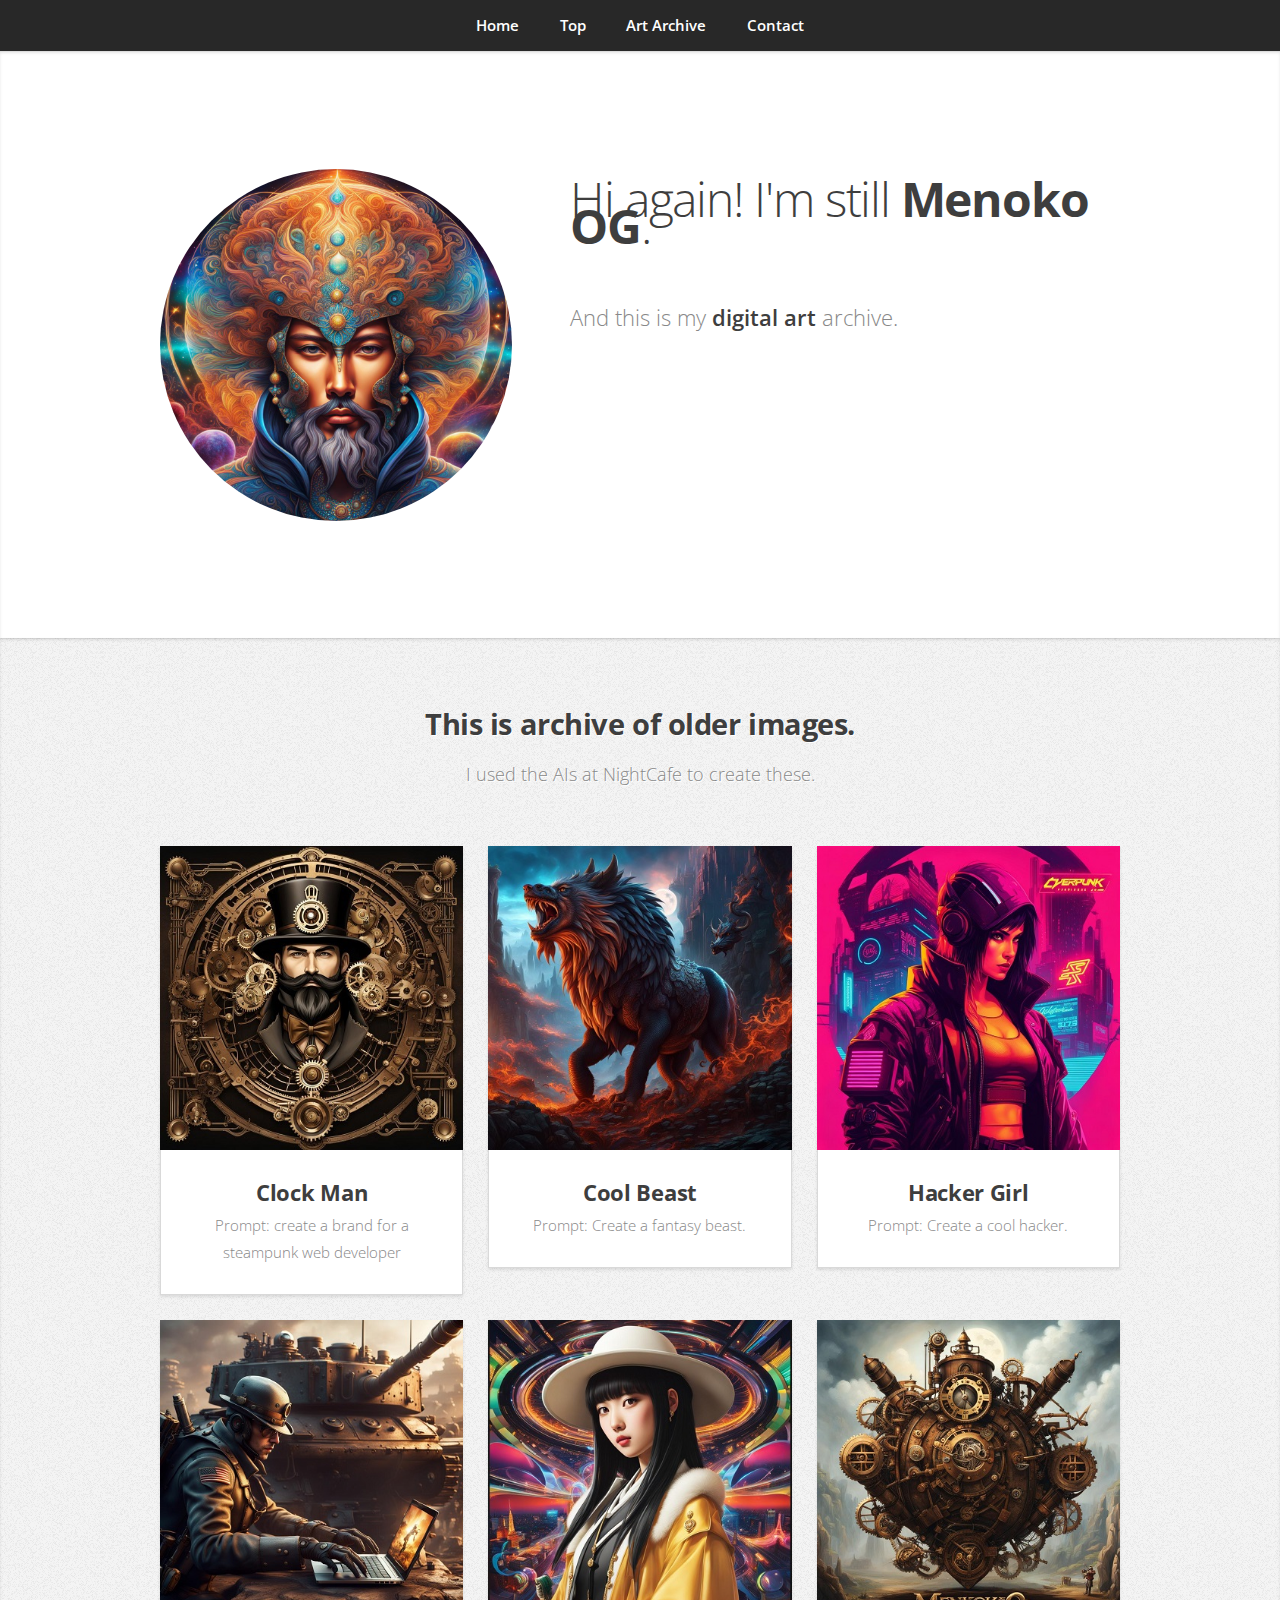
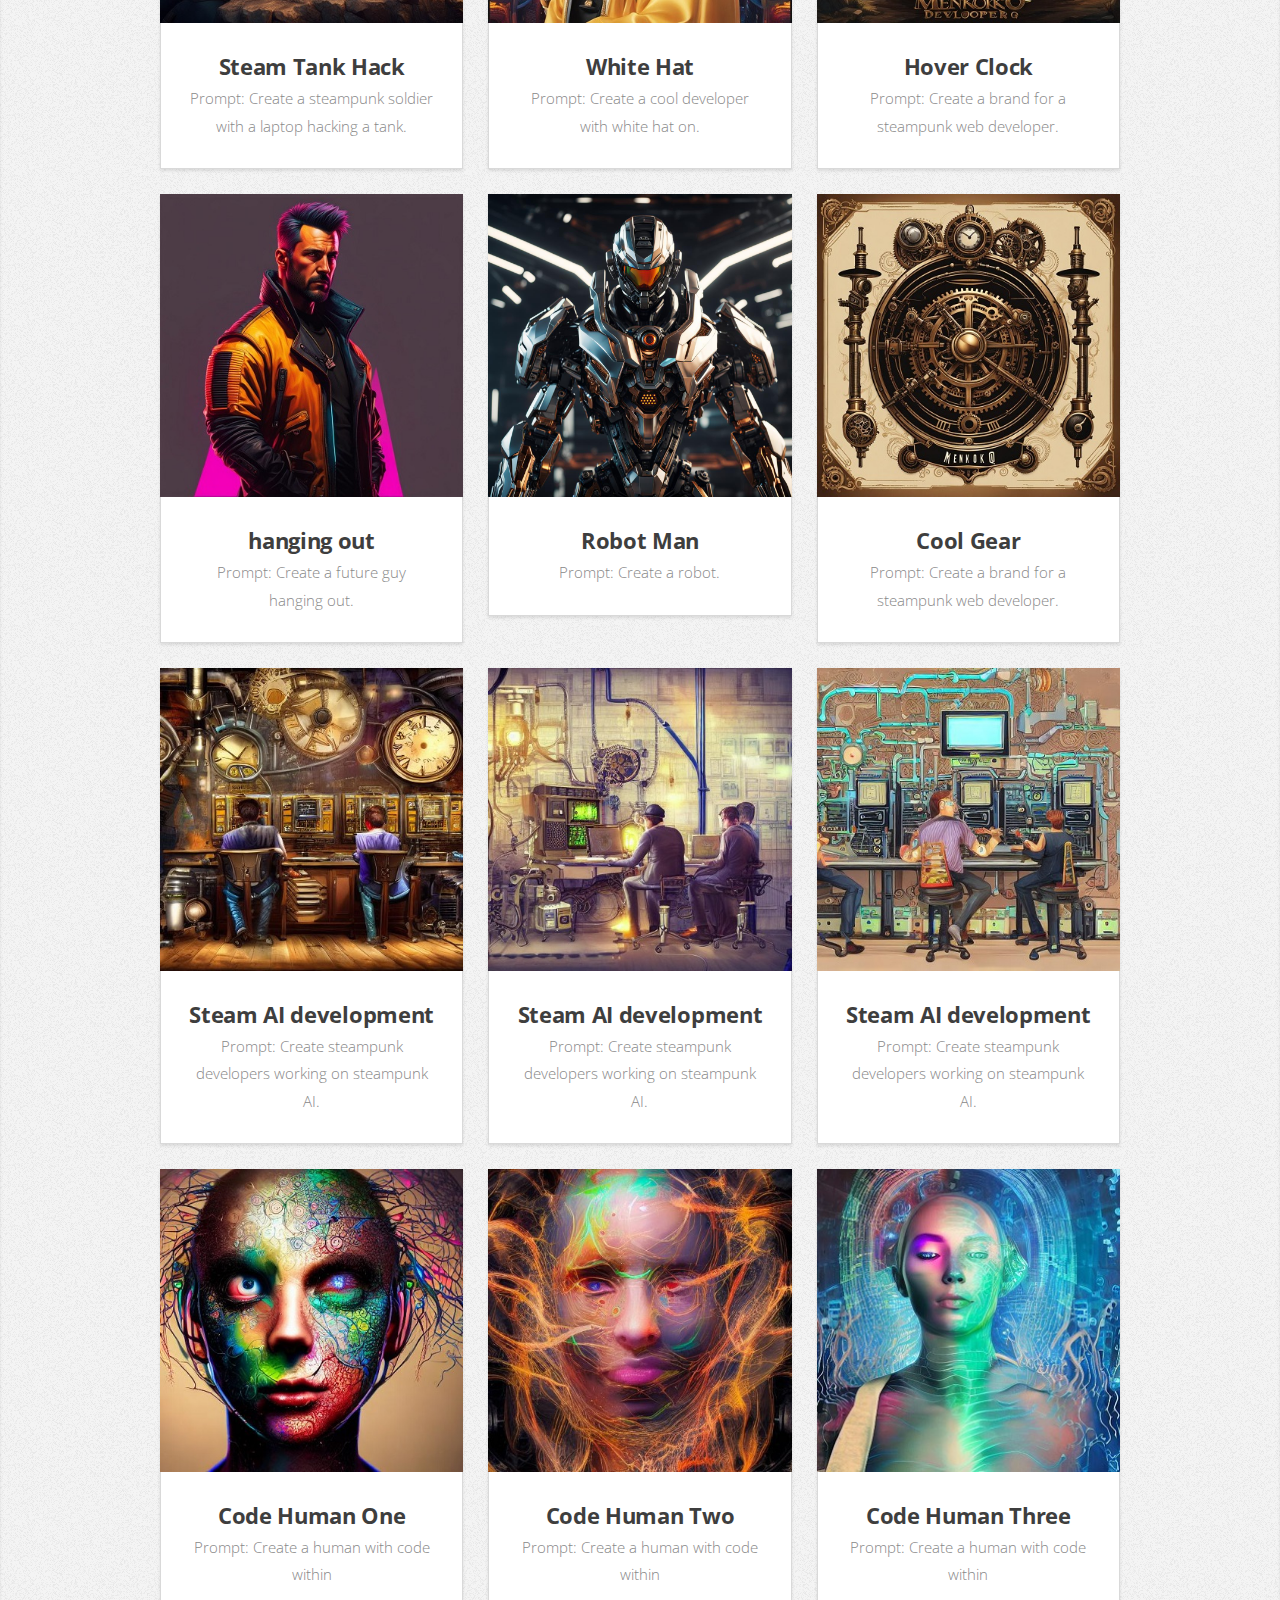
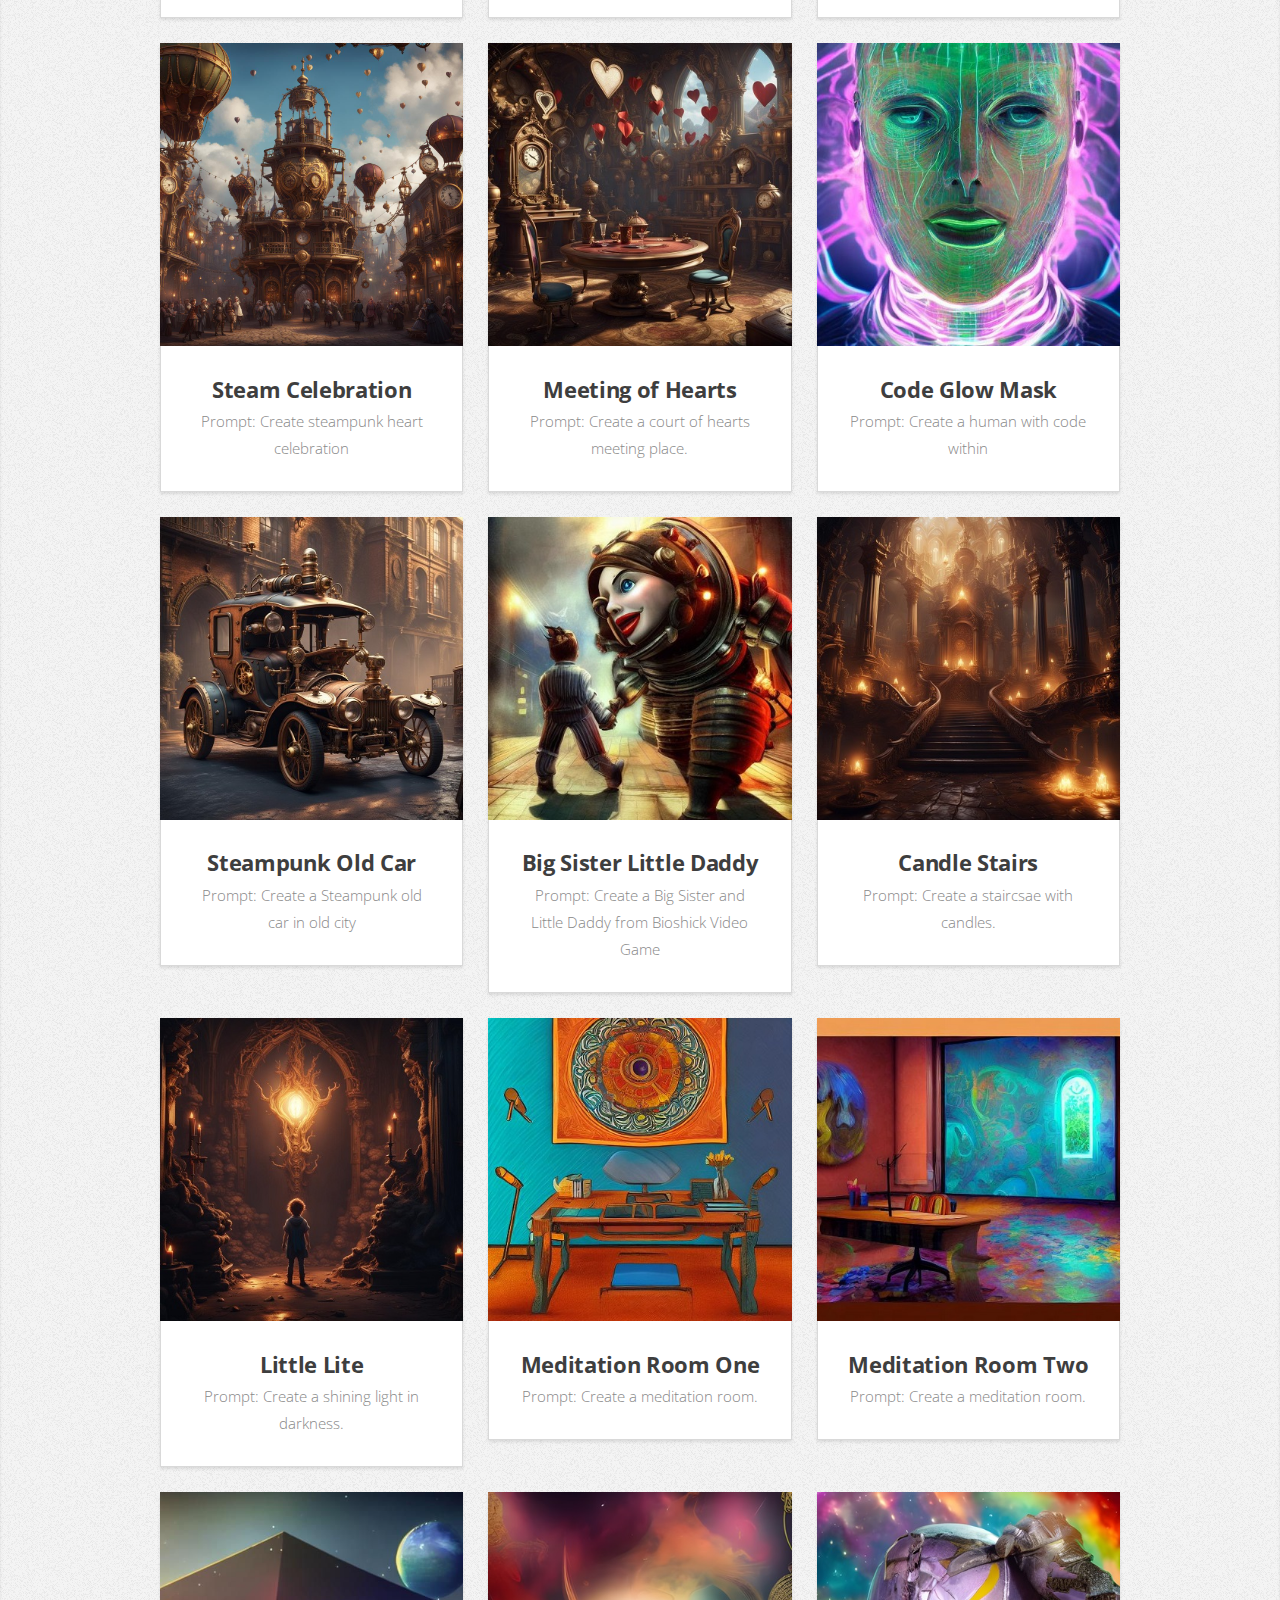
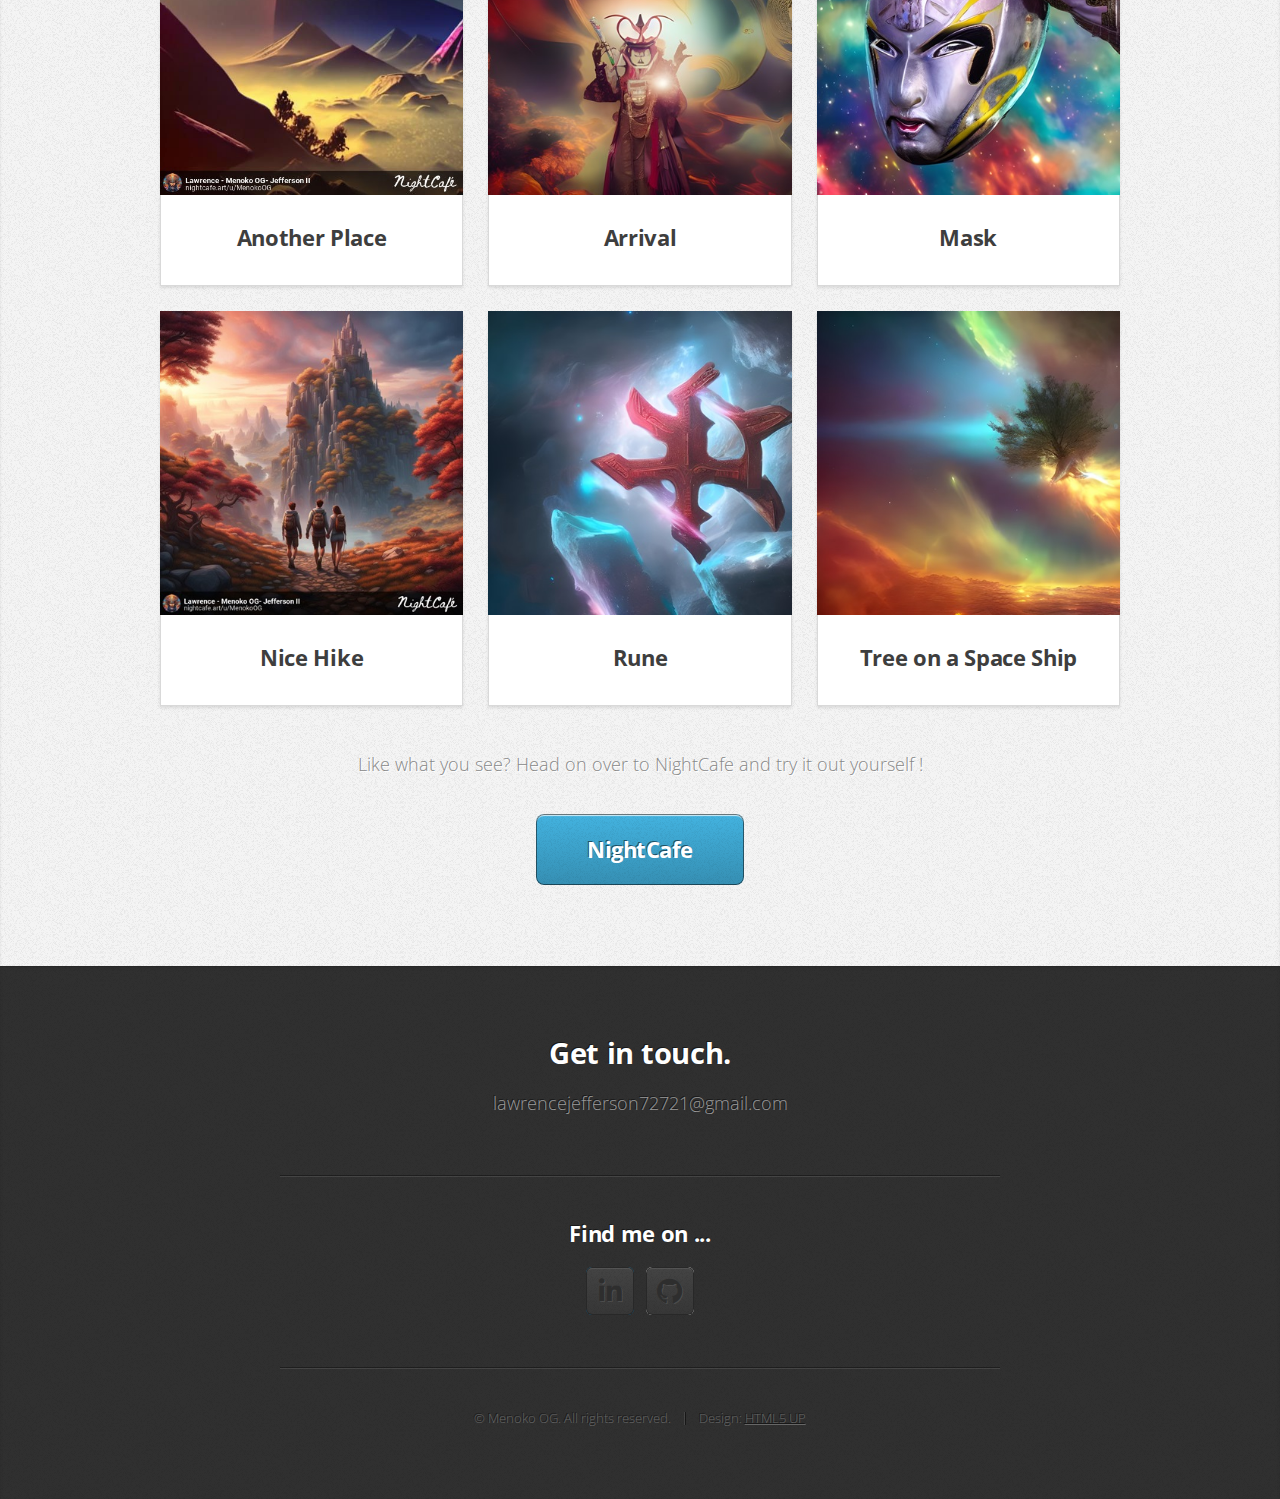
==== archive.html @ 234d6246 "First commit: LJ, Menoko OG, 3-17-24" ====
<!DOCTYPE HTML>
<!--
	Miniport by HTML5 UP
	html5up.net | @ajlkn
	Free for personal and commercial use under the CCA 3.0 license (html5up.net/license)
-->
<html>
	<head>
		<title>Menoko AI Art Archive</title>
		<meta charset="utf-8" />
		<meta name="viewport" content="width=device-width, initial-scale=1, user-scalable=no" />
		<link rel="apple-touch-icon" sizes="180x180" href="./assets/favicon_io/apple-touch-icon.png">
<link rel="icon" type="image/png" sizes="32x32" href="./assets/favicon_io/favicon-32x32.png">
<link rel="icon" type="image/png" sizes="16x16" href="./assets/favicon_io/favicon-16x16.png">
<link rel="manifest" href="./assets/favicon_io/site.webmanifest">
		<link rel="stylesheet" href="assets/css/main.css" />
	</head>
	<body class="is-preload">

		<!-- Nav -->
			<nav id="nav">
				<ul class="container">
					<li><a href="./index.html">Home</a></li>
					<li><a href="#top">Top</a></li>
					<!-- <li><a href="#work">Work</a></li> -->
					<li><a href="#portfolio">Art Archive</a></li>
					<li><a href="#contact">Contact</a></li>
				</ul>
			</nav>

		<!-- Home -->
			<article id="top" class="wrapper style1">
				<div class="container">
					<div class="row">
						<div class="col-4 col-5-large col-12-medium">
							<span class="image fit"><img src="images/pretty_man.jpg" alt="" /></span>
						</div>
						<div class="col-8 col-7-large col-12-medium">
							<header>
								<h1>Hi again! I'm still <strong>Menoko OG</strong>.</h1>
							</header>
							<p>And this is my <strong> digital art </strong> archive.  </p>
							<!-- <a href="https://www.linkedin.com/in/lawrence-jefferson-ii-46497075" class="button large scrolly"  target="_blank">My LinkedIn if interested</a> -->
						</div>
					</div>
				</div>
			</article>

		<!-- Portfolio -->
			<article id="portfolio" class="wrapper style3">
				<div class="container">
					<header>
						<h2>This is archive of older images.</h2>
						<p>I used the AIs at NightCafe to create these.  </p>
					</header>
					<div class="row">
						<div class="col-4 col-6-medium col-12-small">
							<article class="box style2">
								<a href="./images/clock_man.jpg" class="image featured"><img src="images/clock_man.jpg" alt="picture of a clock work guy" /></a>
								<h3><a href="./images/clock_man.jpg">Clock Man</a></h3>
								<p>Prompt: create a brand for a steampunk web developer</p>
							</article>
						</div>
						<div class="col-4 col-6-medium col-12-small">
							<article class="box style2">
								<a href="./images/cool_beast.jpg" class="image featured"><img src="images/cool_beast.jpg" alt="picture of a fantasy beast" /></a>
								<h3><a href="./images/cool_beast.jpg">Cool Beast</a></h3>
								<p>Prompt: Create a fantasy beast.</p>
							</article>
						</div>
						<div class="col-4 col-6-medium col-12-small">
							<article class="box style2">
								<a href="./images/hacker_girl.jpg" class="image featured"><img src="images/hacker_girl.jpg" alt="picture of neon female computer hacker" /></a>
								<h3><a href="./images/hacker_girl.jpg">Hacker Girl</a></h3>
								<p>Prompt: Create a cool hacker.</p>
							</article>
						</div>
						<div class="col-4 col-6-medium col-12-small">
							<article class="box style2">
								<a href="./images/steam_tank_hack.jpg" class="image featured"><img src="images/steam_tank_hack.jpg" alt="steampunk guy and tank" /></a>
								<h3><a href="./images/steam_tank_hack.jpg">Steam Tank Hack</a></h3>
								<p>Prompt: Create a steampunk soldier with a laptop hacking a tank.</p>
							</article>
						</div>
						<div class="col-4 col-6-medium col-12-small">
							<article class="box style2">
								<a href="./images/white_hat.jpg" class="image featured"><img src="images/white_hat.jpg" alt="female with white hat on" /></a>
								<h3><a href="./images/white_hat.jpg">White Hat</a></h3>
								<p>Prompt: Create a cool developer with white hat on.</p>
							</article>
						</div>
						<div class="col-4 col-6-medium col-12-small">
							<article class="box style2">
								<a href="./images/hover_clock.jpg" class="image featured"><img src="images/hover_clock.jpg" alt="" /></a>
								<h3><a href="./images/hover_clock.jpg">Hover Clock</a></h3>
								<p>Prompt: Create a brand for a steampunk web developer.</p>
							</article>							
						</div>
						<div class="col-4 col-6-medium col-12-small">
							<article class="box style2">
								<a href="./images/hanging_out.jpg" class="image featured"><img src="images/hanging_out.jpg" alt="" /></a>
								<h3><a href="./images/hanging_out.jpg">hanging out</a></h3>
								<p>Prompt: Create a future guy hanging out.</p>
							</article>
						</div>
						<div class="col-4 col-6-medium col-12-small">
							<article class="box style2">
								<a href="./images/robot_man.jpg" class="image featured"><img src="images/robot_man.jpg" alt="" /></a>
								<h3><a href="./images/robot_man.jpg">Robot Man</a></h3>
								<p>Prompt: Create a robot.</p>
							</article>
						</div>
						<div class="col-4 col-6-medium col-12-small">
							<article class="box style2">
								<a href="./images/cool_gear.jpg" class="image featured"><img src="images/cool_gear.jpg" alt="" /></a>
								<h3><a href="./images/cool_gear.jpg">Cool Gear</a></h3>
								<p>Prompt: Create a brand for a steampunk web developer.</p>
							</article>
						</div>
						<div class="col-4 col-6-medium col-12-small">
							<article class="box style2">
								<a href="./images/steam_dev.jpg" class="image featured"><img src="images/steam_dev.jpg" alt="" /></a>
								<h3><a href="./images//steam_dev.jpg">Steam AI development</a></h3>
								<p>Prompt: Create steampunk developers working on steampunk AI.</p>
							</article>
						</div>
						<div class="col-4 col-6-medium col-12-small">
							<article class="box style2">
								<a href="./images/steam_dev3.jpg" class="image featured"><img src="images/steam_dev3.jpg" alt="" /></a>
								<h3><a href="./images/steam_dev3.jpg">Steam AI development</a></h3>
								<p>Prompt: Create steampunk developers working on steampunk AI.</p>
							</article>
						</div>
						<div class="col-4 col-6-medium col-12-small">
							<article class="box style2">
								<a href="./images/steam_dev2.jpg" class="image featured"><img src="images/steam_dev2.jpg" alt="" /></a>
								<h3><a href="./images/steam_dev2.jpg">Steam AI development</a></h3>
								<p>Prompt: Create steampunk developers working on steampunk AI.</p>
							</article>
						</div>
						<div class="col-4 col-6-medium col-12-small">
							<article class="box style2">
								<a href="./images/archive_jan_21/code_human3.jpg" class="image featured"><img src="./images/archive_jan_21/code_human3.jpg" alt="picture of a clock work guy" /></a>
								<h3><a href="./images/archive_jan_21/code_human3.jpg">Code Human One</a></h3>
								<p>Prompt: Create a human with code within</p>
							</article>
						</div>
						<div class="col-4 col-6-medium col-12-small">
							<article class="box style2">
								<a href="./images/archive_jan_21/code_human1.jpg" class="image featured"><img src="./images/archive_jan_21/code_human1.jpg" alt="picture of a fantasy beast" /></a>
								<h3><a href="./images/archive_jan_21/code_human1.jpg">Code Human Two</a></h3>
								<p>Prompt: Create a human with code within</p>
							</article>
						</div>
						<div class="col-4 col-6-medium col-12-small">
							<article class="box style2">
								<a href="./images/archive_jan_21/code_human.jpg" class="image featured"><img src="./images/archive_jan_21/code_human.jpg" alt="picture of neon female computer hacker" /></a>
								<h3><a href="./images/archive_jan_21/code_human.jpg">Code Human Three</a></h3>
								<p>Prompt: Create a human with code within</p>
							</article>
						</div>
						<div class="col-4 col-6-medium col-12-small">
							<article class="box style2">
								<a href="./images/archive_jan_21/celebration_steam.jpg" class="image featured"><img src="./images/archive_jan_21/celebration_steam.jpg" alt="steampunk guy and tank" /></a>
								<h3><a href="./images/archive_jan_21/celebration_steam.jpg">Steam Celebration</a></h3>
								<p>Prompt: Create steampunk heart celebration</p>
							</article>
						</div>
						<div class="col-4 col-6-medium col-12-small">
							<article class="box style2">
								<a href="./images/archive_jan_21/hearts_office.jpg" class="image featured"><img src="./images/archive_jan_21/hearts_office.jpg" alt="female with white hat on" /></a>
								<h3><a href="./images/archive_jan_21/hearts_office.jpg">Meeting of Hearts</a></h3>
								<p>Prompt: Create a court of hearts meeting place.</p>
							</article>
						</div>
						<div class="col-4 col-6-medium col-12-small">
							<article class="box style2">
								<a href="./images/archive_jan_21/code_human2.jpg" class="image featured"><img src="./images/archive_jan_21/code_human2.jpg" alt="" /></a>
								<h3><a href="./images/archive_jan_21/code_human2.jpg">Code Glow Mask</a></h3>
								<p>Prompt: Create a human with code within</p>
							</article>							
						</div>
						<div class="col-4 col-6-medium col-12-small">
							<article class="box style2">
								<a href="./images/new_images/steampunk_old_car.jpg" class="image featured"><img src="./images/new_images/steampunk_old_car.jpg" alt="picture of a steampunk car" /></a>
								<h3><a href="./images/new_images/steampunk_old_car.jpg">Steampunk Old Car</a></h3>
								<p>Prompt: Create a Steampunk old car in old city</p>
							</article>
						</div>
						<div class="col-4 col-6-medium col-12-small">
							<article class="box style2">
								<a href="./images/new_images/bioshock_little_big.jpg" class="image featured"><img src="./images/new_images/bioshock_little_big.jpg" alt="picture of a Big Sister and Little Daddy from Bioshick Video Game" /></a>
								<h3><a href="./images/new_images/bioshock_little_big.jpg">Big Sister Little Daddy</a></h3>
								<p>Prompt: Create a Big Sister and Little Daddy from Bioshick Video Game</p>
							</article>
						</div>
						<div class="col-4 col-6-medium col-12-small">
							<article class="box style2">
								<a href="./images/new_images/Candles_stairs.jpg" class="image featured"><img src="./images/new_images/Candles_stairs.jpg" alt="picture of a staircsae with candles" /></a>
								<h3><a href="./images/new_images/Candles_stairs.jpg">Candle Stairs</a></h3>
								<p>Prompt: Create a staircsae with candles. </p>
							</article>
						</div>
						<div class="col-4 col-6-medium col-12-small">
							<article class="box style2">
								<a href="./images/new_images/Little Lite.jpg" class="image featured"><img src="./images/new_images/Little Lite.jpg" alt="a shining light in darkness" /></a>
								<h3><a href="./images/new_images/Little Lite.jpg">Little Lite</a></h3>
								<p>Prompt: Create a shining light in darkness.</p>
							</article>
						</div>
						<div class="col-4 col-6-medium col-12-small">
							<article class="box style2">
								<a href="./images/new_images/Meditation_room_3.jpg" class="image featured"><img src="./images/new_images/Meditation_room_3.jpg" alt="a meditation room." /></a>
								<h3><a href="./images/new_images/Meditation_room_3.jpg">Meditation Room One</a></h3>
								<p>Prompt: Create a meditation room.</p>
							</article>
						</div>
						<div class="col-4 col-6-medium col-12-small">
							<article class="box style2">
								<a href="./images/new_images/Meditation_room_1.jpg" class="image featured"><img src="./images/new_images/Meditation_room_1.jpg" alt="a meditation room." /></a>
								<h3><a href="./images/new_images/Meditation_room_1.jpg">Meditation Room Two</a></h3>
								<p>Prompt: Create a meditation room.</p>
							</article>							
						</div>
						<div class="col-4 col-6-medium col-12-small">
							<article class="box style2">
								<a href="./images/added_feb9/another_place.jpg" class="image featured"><img src="./images/added_feb9/another_place.jpg" alt="picture of another planet with pyramid and space scene" /></a>
								<h3><a href="./images/added_feb9/another_place.jpg">Another Place</a></h3>
								<!-- <p>Prompt: Create a view from planet in space</p> -->
							</article>
						</div>
						<div class="col-4 col-6-medium col-12-small">
							<article class="box style2">
								<a href="./images/added_feb9/arrival.jpg" class="image featured"><img src="./images/added_feb9/arrival.jpg" alt="a japanese shogun is cosmos" /></a>
								<h3><a href="./images/added_feb9/arrival.jpg">Arrival</a></h3>
								<!-- <p>Prompt: Create shogun in cosmos.</p> -->
							</article>
						</div>
						<div class="col-4 col-6-medium col-12-small">
							<article class="box style2">
								<a href="./images/added_feb9/Mask.jpg" class="image featured"><img src="./images/added_feb9/Mask.jpg" alt="picture of a metal mask" /></a>
								<h3><a href="./images/added_feb9/Mask.jpg">Mask</a></h3>
								<!-- <p>Prompt: Create a metal mask. </p> -->
							</article>
						</div>
						<div class="col-4 col-6-medium col-12-small">
							<article class="box style2">
								<a href="./images/added_feb9/nice_hike.jpg" class="image featured"><img src="./images/added_feb9/nice_hike.jpg" alt="Man and Woman hiking wiht freind in fantasy place." /></a>
								<h3><a href="./images/added_feb9/nice_hike.jpg">Nice Hike</a></h3>
								<!-- <p>Prompt: Man and Woman hiking with freind in fantasy place.</p> -->
							</article>
						</div>
						<div class="col-4 col-6-medium col-12-small">
							<article class="box style2">
								<a href="./images/added_feb9/Rune.jpg" class="image featured"><img src="./images/added_feb9/Rune.jpg" alt="A rune in cosmos." /></a>
								<h3><a href="./images/added_feb9/Rune.jpg">Rune</a></h3>
								<!-- <p>Prompt: A rune in cosmos.</p> -->
							</article>
						</div>
						<div class="col-4 col-6-medium col-12-small">
							<article class="box style2">
								<a href="./images/added_feb9/treeonaspaceship.jpg" class="image featured"><img src="./images/added_feb9/treeonaspaceship.jpg" alt="Plant a tree on a space ship." /></a>
								<h3><a href="./images/added_feb9/treeonaspaceship.jpg">Tree on a Space Ship</a></h3>
								<!-- <p>Prompt: Plant a tree on a space ship.</p> -->
							</article>							
						</div>
						
						
					</div>
					</div>
					<footer>
						<p>Like what you see? Head on over to NightCafe and try it out yourself !</p>
						<a href="https://creator.nightcafe.studio/" class="button large scrolly"  target="_blank">NightCafe</a>
					</footer>
				</div>
			</article>

		<!-- Contact -->
			<article id="contact" class="wrapper style4">
				<div class="container medium">
					<header>
						<h2>Get in touch.</h2>
						<p>lawrencejefferson72721@gmail.com</p>
					</header>
					<!-- <div class="row">
						<div class="col-12">
							<form method="post" action="#">
								<div class="row">
									<div class="col-6 col-12-small">
										<input type="text" name="name" id="name" placeholder="Name" />
									</div>
									<div class="col-6 col-12-small">
										<input type="text" name="email" id="email" placeholder="Email" />
									</div>
									<div class="col-12">
										<input type="text" name="subject" id="subject" placeholder="Subject" />
									</div>
									<div class="col-12">
										<textarea name="message" id="message" placeholder="Message"></textarea>
									</div>
									<div class="col-12">
										<ul class="actions">
											<li><input type="submit" value="Send Message" /></li>
											<li><input type="reset" value="Clear Form" class="alt" /></li>
										</ul>
									</div>
								</div>
							</form>
						</div>
						<div class="col-12"> -->
							<hr />
							<h3>Find me on ...</h3>
							<ul class="social">
								<!-- <li><a href="#" class="icon brands fa-twitter"><span class="label">Twitter</span></a></li> -->
								<!-- <li><a href="#" class="icon brands fa-facebook-f"><span class="label">Facebook</span></a></li> -->
								<!-- <li><a href="#" class="icon brands fa-dribbble"><span class="label">Dribbble</span></a></li> -->
								<li><a href="https://www.linkedin.com/in/lawrence-jefferson-ii-46497075" class="icon brands fa-linkedin-in" target="_blank"><span class="label">LinkedIn</span></a></li>
								<!-- <li><a href="#" class="icon brands fa-tumblr"><span class="label">Tumblr</span></a></li> -->
								<!-- S -->
								<li><a href="https://github.com/MenokoOG" class="icon brands fa-github" target="_blank"><span class="label">Github</span></a></li>
								<!--
								<li><a href="#" class="icon solid fa-rss"><span>RSS</span></a></li>
								<li><a href="#" class="icon brands fa-instagram"><span>Instagram</span></a></li>
								<li><a href="#" class="icon brands fa-foursquare"><span>Foursquare</span></a></li>
								<li><a href="#" class="icon brands fa-skype"><span>Skype</span></a></li>
								<li><a href="#" class="icon brands fa-soundcloud"><span>Soundcloud</span></a></li>
								<li><a href="#" class="icon brands fa-youtube"><span>YouTube</span></a></li>
								<li><a href="#" class="icon brands fa-blogger"><span>Blogger</span></a></li>
								<li><a href="#" class="icon brands fa-flickr"><span>Flickr</span></a></li>
								<li><a href="#" class="icon brands fa-vimeo"><span>Vimeo</span></a></li>
								-->
							</ul>
							<hr />
						</div>
					</div>
					<footer>
						<ul id="copyright">
							<li>&copy; Menoko OG. All rights reserved.</li><li>Design: <a href="http://html5up.net">HTML5 UP</a></li>
						</ul>
					</footer>
				</div>
			</article>

		<!-- Scripts -->
			<script src="assets/js/jquery.min.js"></script>
			<script src="assets/js/jquery.scrolly.min.js"></script>
			<script src="assets/js/browser.min.js"></script>
			<script src="assets/js/breakpoints.min.js"></script>
			<script src="assets/js/util.js"></script>
			<script src="assets/js/main.js"></script>

	</body>
</html>
---- assets/css/main.css ----
@import url("https://fonts.googleapis.com/css?family=Open+Sans:300,300italic,600,600italic,700");
@import url("fontawesome-all.min.css");

/*
	Miniport by HTML5 UP
	html5up.net | @ajlkn
	Free for personal and commercial use under the CCA 3.0 license (html5up.net/license)
*/

html, body, div, span, applet, object,
iframe, h1, h2, h3, h4, h5, h6, p, blockquote,
pre, a, abbr, acronym, address, big, cite,
code, del, dfn, em, img, ins, kbd, q, s, samp,
small, strike, strong, sub, sup, tt, var, b,
u, i, center, dl, dt, dd, ol, ul, li, fieldset,
form, label, legend, table, caption, tbody,
tfoot, thead, tr, th, td, article, aside,
canvas, details, embed, figure, figcaption,
footer, header, hgroup, menu, nav, output, ruby,
section, summary, time, mark, audio, video {
	margin: 0;
	padding: 0;
	border: 0;
	font-size: 100%;
	font: inherit;
	vertical-align: baseline;}

article, aside, details, figcaption, figure,
footer, header, hgroup, menu, nav, section {
	display: block;}

body {
	line-height: 1;
}

ol, ul {
	list-style: none;
}

blockquote, q {
	quotes: none;
}

	blockquote:before, blockquote:after, q:before, q:after {
		content: '';
		content: none;
	}

table {
	border-collapse: collapse;
	border-spacing: 0;
}

body {
	-webkit-text-size-adjust: none;
}

mark {
	background-color: transparent;
	color: inherit;
}

input::-moz-focus-inner {
	border: 0;
	padding: 0;
}

input, select, textarea {
	-moz-appearance: none;
	-webkit-appearance: none;
	-ms-appearance: none;
	appearance: none;
}

/* Basic */

	html {
		box-sizing: border-box;
	}

	*, *:before, *:after {
		box-sizing: inherit;
	}

	body {
		padding-top: 3.5em;
	}

		body.is-preload *, body.is-preload *:before, body.is-preload *:after {
			-moz-animation: none !important;
			-webkit-animation: none !important;
			-ms-animation: none !important;
			animation: none !important;
			-moz-transition: none !important;
			-webkit-transition: none !important;
			-ms-transition: none !important;
			transition: none !important;
		}

	body, input, textarea, select {
		font-family: 'Open Sans', sans-serif;
		line-height: 1.85em;
		color: #888;
		font-weight: 300;
		font-size: 13pt;
	}

	a {
		-moz-transition: color .2s ease-in-out;
		-webkit-transition: color .2s ease-in-out;
		-ms-transition: color .2s ease-in-out;
		transition: color .2s ease-in-out;
		color: #43B3E0;
		text-decoration: underline;
	}

		a:hover {
			color: #43bff0 !important;
		}

		a img {
			border: 0;
		}

	b, strong {
		font-weight: 600;
		color: #3e3e3e;
	}

	i, em {
		font-style: italic;
	}

	sub {
		position: relative;
		top: 0.5em;
		font-size: 0.8em;
	}

	sup {
		position: relative;
		top: -0.5em;
		font-size: 0.8em;
	}

	blockquote {
		border-left: solid 0.75em #eee;
		padding: 1em 0 1em 1.5em;
		font-style: italic;
	}

	h1, h2, h3, h4, h5, h6 {
		color: #3e3e3e;
		margin: 0 0 0.75em 0;
	}

	h1 a, h2 a, h3 a, h4 a, h5 a, h6 a {
		text-decoration: none;
		color: inherit;
	}

	h2, h3, h4, h5, h6 {
		font-weight: 700;
	}

	h1 {
		font-size: 3.25em;
		letter-spacing: -0.025em;
		font-weight: 300;
	}

		h1 strong {
			font-weight: 700;
		}

	h2 {
		font-size: 2em;
		letter-spacing: -0.015em;
	}

	h3 {
		font-size: 1.5em;
		letter-spacing: -0.015em;
	}

	em, i {
		font-style: italic;
	}

	br.clear {
		clear: both;
	}

	hr {
		border: 0;
		border-top: solid 1px #444;
		border-top-color: rgba(0, 0, 0, 0.35);
		box-shadow: 0px 1px 0px 0px rgba(255, 255, 255, 0.1);
		height: 1px;
		margin: 3em 0;
	}

	p, ul, ol, dl, table {
		margin-bottom: 2em;
	}

	header {
		margin: 0 0 3em 0;
	}

		header > p {
			font-size: 1.25em;
			margin: 0;
		}

	footer {
		margin: 3em 0 0 0;
	}

		footer > p {
			font-size: 1.25em;
		}

/* Container */

	.container {
		margin: 0 auto;
		max-width: calc(100% - 50px);
		width: 1200px;
	}

		.container.medium {
			width: 900px;
		}

		@media screen and (max-width: 1680px) {

			.container {
				width: 1200px;
			}

				.container.medium {
					width: 900px;
				}

		}

		@media screen and (max-width: 1280px) {

			.container {
				width: 960px;
			}

				.container.medium {
					width: 720px;
				}

		}

		@media screen and (max-width: 980px) {

			.container {
				width: 100%;
			}

				.container.medium {
					width: 75%;
				}

		}

		@media screen and (max-width: 736px) {

			.container {
				width: 100%;
				max-width: calc(100% - 30px);
			}

				.container.medium {
					width: 100%;
				}

		}

/* Row */

	.row {
		display: flex;
		flex-wrap: wrap;
		box-sizing: border-box;
		align-items: stretch;
	}

		.row > * {
			box-sizing: border-box;
		}

		.row.gtr-uniform > * > :last-child {
			margin-bottom: 0;
		}

		.row.aln-left {
			justify-content: flex-start;
		}

		.row.aln-center {
			justify-content: center;
		}

		.row.aln-right {
			justify-content: flex-end;
		}

		.row.aln-top {
			align-items: flex-start;
		}

		.row.aln-middle {
			align-items: center;
		}

		.row.aln-bottom {
			align-items: flex-end;
		}

		.row > .imp {
			order: -1;
		}

		.row > .col-1 {
			width: 8.33333%;
		}

		.row > .off-1 {
			margin-left: 8.33333%;
		}

		.row > .col-2 {
			width: 16.66667%;
		}

		.row > .off-2 {
			margin-left: 16.66667%;
		}

		.row > .col-3 {
			width: 25%;
		}

		.row > .off-3 {
			margin-left: 25%;
		}

		.row > .col-4 {
			width: 33.33333%;
		}

		.row > .off-4 {
			margin-left: 33.33333%;
		}

		.row > .col-5 {
			width: 41.66667%;
		}

		.row > .off-5 {
			margin-left: 41.66667%;
		}

		.row > .col-6 {
			width: 50%;
		}

		.row > .off-6 {
			margin-left: 50%;
		}

		.row > .col-7 {
			width: 58.33333%;
		}

		.row > .off-7 {
			margin-left: 58.33333%;
		}

		.row > .col-8 {
			width: 66.66667%;
		}

		.row > .off-8 {
			margin-left: 66.66667%;
		}

		.row > .col-9 {
			width: 75%;
		}

		.row > .off-9 {
			margin-left: 75%;
		}

		.row > .col-10 {
			width: 83.33333%;
		}

		.row > .off-10 {
			margin-left: 83.33333%;
		}

		.row > .col-11 {
			width: 91.66667%;
		}

		.row > .off-11 {
			margin-left: 91.66667%;
		}

		.row > .col-12 {
			width: 100%;
		}

		.row > .off-12 {
			margin-left: 100%;
		}

		.row.gtr-0 {
			margin-top: 0px;
			margin-left: 0px;
		}

			.row.gtr-0 > * {
				padding: 0px 0 0 0px;
			}

			.row.gtr-0.gtr-uniform {
				margin-top: 0px;
			}

				.row.gtr-0.gtr-uniform > * {
					padding-top: 0px;
				}

		.row.gtr-25 {
			margin-top: -6.25px;
			margin-left: -6.25px;
		}

			.row.gtr-25 > * {
				padding: 6.25px 0 0 6.25px;
			}

			.row.gtr-25.gtr-uniform {
				margin-top: -6.25px;
			}

				.row.gtr-25.gtr-uniform > * {
					padding-top: 6.25px;
				}

		.row.gtr-50 {
			margin-top: -12.5px;
			margin-left: -12.5px;
		}

			.row.gtr-50 > * {
				padding: 12.5px 0 0 12.5px;
			}

			.row.gtr-50.gtr-uniform {
				margin-top: -12.5px;
			}

				.row.gtr-50.gtr-uniform > * {
					padding-top: 12.5px;
				}

		.row {
			margin-top: -25px;
			margin-left: -25px;
		}

			.row > * {
				padding: 25px 0 0 25px;
			}

			.row.gtr-uniform {
				margin-top: -25px;
			}

				.row.gtr-uniform > * {
					padding-top: 25px;
				}

		.row.gtr-150 {
			margin-top: -37.5px;
			margin-left: -37.5px;
		}

			.row.gtr-150 > * {
				padding: 37.5px 0 0 37.5px;
			}

			.row.gtr-150.gtr-uniform {
				margin-top: -37.5px;
			}

				.row.gtr-150.gtr-uniform > * {
					padding-top: 37.5px;
				}

		.row.gtr-200 {
			margin-top: -50px;
			margin-left: -50px;
		}

			.row.gtr-200 > * {
				padding: 50px 0 0 50px;
			}

			.row.gtr-200.gtr-uniform {
				margin-top: -50px;
			}

				.row.gtr-200.gtr-uniform > * {
					padding-top: 50px;
				}

		@media screen and (max-width: 1680px) {

			.row {
				display: flex;
				flex-wrap: wrap;
				box-sizing: border-box;
				align-items: stretch;
			}

				.row > * {
					box-sizing: border-box;
				}

				.row.gtr-uniform > * > :last-child {
					margin-bottom: 0;
				}

				.row.aln-left {
					justify-content: flex-start;
				}

				.row.aln-center {
					justify-content: center;
				}

				.row.aln-right {
					justify-content: flex-end;
				}

				.row.aln-top {
					align-items: flex-start;
				}

				.row.aln-middle {
					align-items: center;
				}

				.row.aln-bottom {
					align-items: flex-end;
				}

				.row > .imp-xlarge {
					order: -1;
				}

				.row > .col-1-xlarge {
					width: 8.33333%;
				}

				.row > .off-1-xlarge {
					margin-left: 8.33333%;
				}

				.row > .col-2-xlarge {
					width: 16.66667%;
				}

				.row > .off-2-xlarge {
					margin-left: 16.66667%;
				}

				.row > .col-3-xlarge {
					width: 25%;
				}

				.row > .off-3-xlarge {
					margin-left: 25%;
				}

				.row > .col-4-xlarge {
					width: 33.33333%;
				}

				.row > .off-4-xlarge {
					margin-left: 33.33333%;
				}

				.row > .col-5-xlarge {
					width: 41.66667%;
				}

				.row > .off-5-xlarge {
					margin-left: 41.66667%;
				}

				.row > .col-6-xlarge {
					width: 50%;
				}

				.row > .off-6-xlarge {
					margin-left: 50%;
				}

				.row > .col-7-xlarge {
					width: 58.33333%;
				}

				.row > .off-7-xlarge {
					margin-left: 58.33333%;
				}

				.row > .col-8-xlarge {
					width: 66.66667%;
				}

				.row > .off-8-xlarge {
					margin-left: 66.66667%;
				}

				.row > .col-9-xlarge {
					width: 75%;
				}

				.row > .off-9-xlarge {
					margin-left: 75%;
				}

				.row > .col-10-xlarge {
					width: 83.33333%;
				}

				.row > .off-10-xlarge {
					margin-left: 83.33333%;
				}

				.row > .col-11-xlarge {
					width: 91.66667%;
				}

				.row > .off-11-xlarge {
					margin-left: 91.66667%;
				}

				.row > .col-12-xlarge {
					width: 100%;
				}

				.row > .off-12-xlarge {
					margin-left: 100%;
				}

				.row.gtr-0 {
					margin-top: 0px;
					margin-left: 0px;
				}

					.row.gtr-0 > * {
						padding: 0px 0 0 0px;
					}

					.row.gtr-0.gtr-uniform {
						margin-top: 0px;
					}

						.row.gtr-0.gtr-uniform > * {
							padding-top: 0px;
						}

				.row.gtr-25 {
					margin-top: -6.25px;
					margin-left: -6.25px;
				}

					.row.gtr-25 > * {
						padding: 6.25px 0 0 6.25px;
					}

					.row.gtr-25.gtr-uniform {
						margin-top: -6.25px;
					}

						.row.gtr-25.gtr-uniform > * {
							padding-top: 6.25px;
						}

				.row.gtr-50 {
					margin-top: -12.5px;
					margin-left: -12.5px;
				}

					.row.gtr-50 > * {
						padding: 12.5px 0 0 12.5px;
					}

					.row.gtr-50.gtr-uniform {
						margin-top: -12.5px;
					}

						.row.gtr-50.gtr-uniform > * {
							padding-top: 12.5px;
						}

				.row {
					margin-top: -25px;
					margin-left: -25px;
				}

					.row > * {
						padding: 25px 0 0 25px;
					}

					.row.gtr-uniform {
						margin-top: -25px;
					}

						.row.gtr-uniform > * {
							padding-top: 25px;
						}

				.row.gtr-150 {
					margin-top: -37.5px;
					margin-left: -37.5px;
				}

					.row.gtr-150 > * {
						padding: 37.5px 0 0 37.5px;
					}

					.row.gtr-150.gtr-uniform {
						margin-top: -37.5px;
					}

						.row.gtr-150.gtr-uniform > * {
							padding-top: 37.5px;
						}

				.row.gtr-200 {
					margin-top: -50px;
					margin-left: -50px;
				}

					.row.gtr-200 > * {
						padding: 50px 0 0 50px;
					}

					.row.gtr-200.gtr-uniform {
						margin-top: -50px;
					}

						.row.gtr-200.gtr-uniform > * {
							padding-top: 50px;
						}

		}

		@media screen and (max-width: 1280px) {

			.row {
				display: flex;
				flex-wrap: wrap;
				box-sizing: border-box;
				align-items: stretch;
			}

				.row > * {
					box-sizing: border-box;
				}

				.row.gtr-uniform > * > :last-child {
					margin-bottom: 0;
				}

				.row.aln-left {
					justify-content: flex-start;
				}

				.row.aln-center {
					justify-content: center;
				}

				.row.aln-right {
					justify-content: flex-end;
				}

				.row.aln-top {
					align-items: flex-start;
				}

				.row.aln-middle {
					align-items: center;
				}

				.row.aln-bottom {
					align-items: flex-end;
				}

				.row > .imp-large {
					order: -1;
				}

				.row > .col-1-large {
					width: 8.33333%;
				}

				.row > .off-1-large {
					margin-left: 8.33333%;
				}

				.row > .col-2-large {
					width: 16.66667%;
				}

				.row > .off-2-large {
					margin-left: 16.66667%;
				}

				.row > .col-3-large {
					width: 25%;
				}

				.row > .off-3-large {
					margin-left: 25%;
				}

				.row > .col-4-large {
					width: 33.33333%;
				}

				.row > .off-4-large {
					margin-left: 33.33333%;
				}

				.row > .col-5-large {
					width: 41.66667%;
				}

				.row > .off-5-large {
					margin-left: 41.66667%;
				}

				.row > .col-6-large {
					width: 50%;
				}

				.row > .off-6-large {
					margin-left: 50%;
				}

				.row > .col-7-large {
					width: 58.33333%;
				}

				.row > .off-7-large {
					margin-left: 58.33333%;
				}

				.row > .col-8-large {
					width: 66.66667%;
				}

				.row > .off-8-large {
					margin-left: 66.66667%;
				}

				.row > .col-9-large {
					width: 75%;
				}

				.row > .off-9-large {
					margin-left: 75%;
				}

				.row > .col-10-large {
					width: 83.33333%;
				}

				.row > .off-10-large {
					margin-left: 83.33333%;
				}

				.row > .col-11-large {
					width: 91.66667%;
				}

				.row > .off-11-large {
					margin-left: 91.66667%;
				}

				.row > .col-12-large {
					width: 100%;
				}

				.row > .off-12-large {
					margin-left: 100%;
				}

				.row.gtr-0 {
					margin-top: 0px;
					margin-left: 0px;
				}

					.row.gtr-0 > * {
						padding: 0px 0 0 0px;
					}

					.row.gtr-0.gtr-uniform {
						margin-top: 0px;
					}

						.row.gtr-0.gtr-uniform > * {
							padding-top: 0px;
						}

				.row.gtr-25 {
					margin-top: -6.25px;
					margin-left: -6.25px;
				}

					.row.gtr-25 > * {
						padding: 6.25px 0 0 6.25px;
					}

					.row.gtr-25.gtr-uniform {
						margin-top: -6.25px;
					}

						.row.gtr-25.gtr-uniform > * {
							padding-top: 6.25px;
						}

				.row.gtr-50 {
					margin-top: -12.5px;
					margin-left: -12.5px;
				}

					.row.gtr-50 > * {
						padding: 12.5px 0 0 12.5px;
					}

					.row.gtr-50.gtr-uniform {
						margin-top: -12.5px;
					}

						.row.gtr-50.gtr-uniform > * {
							padding-top: 12.5px;
						}

				.row {
					margin-top: -25px;
					margin-left: -25px;
				}

					.row > * {
						padding: 25px 0 0 25px;
					}

					.row.gtr-uniform {
						margin-top: -25px;
					}

						.row.gtr-uniform > * {
							padding-top: 25px;
						}

				.row.gtr-150 {
					margin-top: -37.5px;
					margin-left: -37.5px;
				}

					.row.gtr-150 > * {
						padding: 37.5px 0 0 37.5px;
					}

					.row.gtr-150.gtr-uniform {
						margin-top: -37.5px;
					}

						.row.gtr-150.gtr-uniform > * {
							padding-top: 37.5px;
						}

				.row.gtr-200 {
					margin-top: -50px;
					margin-left: -50px;
				}

					.row.gtr-200 > * {
						padding: 50px 0 0 50px;
					}

					.row.gtr-200.gtr-uniform {
						margin-top: -50px;
					}

						.row.gtr-200.gtr-uniform > * {
							padding-top: 50px;
						}

		}

		@media screen and (max-width: 980px) {

			.row {
				display: flex;
				flex-wrap: wrap;
				box-sizing: border-box;
				align-items: stretch;
			}

				.row > * {
					box-sizing: border-box;
				}

				.row.gtr-uniform > * > :last-child {
					margin-bottom: 0;
				}

				.row.aln-left {
					justify-content: flex-start;
				}

				.row.aln-center {
					justify-content: center;
				}

				.row.aln-right {
					justify-content: flex-end;
				}

				.row.aln-top {
					align-items: flex-start;
				}

				.row.aln-middle {
					align-items: center;
				}

				.row.aln-bottom {
					align-items: flex-end;
				}

				.row > .imp-medium {
					order: -1;
				}

				.row > .col-1-medium {
					width: 8.33333%;
				}

				.row > .off-1-medium {
					margin-left: 8.33333%;
				}

				.row > .col-2-medium {
					width: 16.66667%;
				}

				.row > .off-2-medium {
					margin-left: 16.66667%;
				}

				.row > .col-3-medium {
					width: 25%;
				}

				.row > .off-3-medium {
					margin-left: 25%;
				}

				.row > .col-4-medium {
					width: 33.33333%;
				}

				.row > .off-4-medium {
					margin-left: 33.33333%;
				}

				.row > .col-5-medium {
					width: 41.66667%;
				}

				.row > .off-5-medium {
					margin-left: 41.66667%;
				}

				.row > .col-6-medium {
					width: 50%;
				}

				.row > .off-6-medium {
					margin-left: 50%;
				}

				.row > .col-7-medium {
					width: 58.33333%;
				}

				.row > .off-7-medium {
					margin-left: 58.33333%;
				}

				.row > .col-8-medium {
					width: 66.66667%;
				}

				.row > .off-8-medium {
					margin-left: 66.66667%;
				}

				.row > .col-9-medium {
					width: 75%;
				}

				.row > .off-9-medium {
					margin-left: 75%;
				}

				.row > .col-10-medium {
					width: 83.33333%;
				}

				.row > .off-10-medium {
					margin-left: 83.33333%;
				}

				.row > .col-11-medium {
					width: 91.66667%;
				}

				.row > .off-11-medium {
					margin-left: 91.66667%;
				}

				.row > .col-12-medium {
					width: 100%;
				}

				.row > .off-12-medium {
					margin-left: 100%;
				}

				.row.gtr-0 {
					margin-top: 0px;
					margin-left: 0px;
				}

					.row.gtr-0 > * {
						padding: 0px 0 0 0px;
					}

					.row.gtr-0.gtr-uniform {
						margin-top: 0px;
					}

						.row.gtr-0.gtr-uniform > * {
							padding-top: 0px;
						}

				.row.gtr-25 {
					margin-top: -6.25px;
					margin-left: -6.25px;
				}

					.row.gtr-25 > * {
						padding: 6.25px 0 0 6.25px;
					}

					.row.gtr-25.gtr-uniform {
						margin-top: -6.25px;
					}

						.row.gtr-25.gtr-uniform > * {
							padding-top: 6.25px;
						}

				.row.gtr-50 {
					margin-top: -12.5px;
					margin-left: -12.5px;
				}

					.row.gtr-50 > * {
						padding: 12.5px 0 0 12.5px;
					}

					.row.gtr-50.gtr-uniform {
						margin-top: -12.5px;
					}

						.row.gtr-50.gtr-uniform > * {
							padding-top: 12.5px;
						}

				.row {
					margin-top: -25px;
					margin-left: -25px;
				}

					.row > * {
						padding: 25px 0 0 25px;
					}

					.row.gtr-uniform {
						margin-top: -25px;
					}

						.row.gtr-uniform > * {
							padding-top: 25px;
						}

				.row.gtr-150 {
					margin-top: -37.5px;
					margin-left: -37.5px;
				}

					.row.gtr-150 > * {
						padding: 37.5px 0 0 37.5px;
					}

					.row.gtr-150.gtr-uniform {
						margin-top: -37.5px;
					}

						.row.gtr-150.gtr-uniform > * {
							padding-top: 37.5px;
						}

				.row.gtr-200 {
					margin-top: -50px;
					margin-left: -50px;
				}

					.row.gtr-200 > * {
						padding: 50px 0 0 50px;
					}

					.row.gtr-200.gtr-uniform {
						margin-top: -50px;
					}

						.row.gtr-200.gtr-uniform > * {
							padding-top: 50px;
						}

		}

		@media screen and (max-width: 736px) {

			.row {
				display: flex;
				flex-wrap: wrap;
				box-sizing: border-box;
				align-items: stretch;
			}

				.row > * {
					box-sizing: border-box;
				}

				.row.gtr-uniform > * > :last-child {
					margin-bottom: 0;
				}

				.row.aln-left {
					justify-content: flex-start;
				}

				.row.aln-center {
					justify-content: center;
				}

				.row.aln-right {
					justify-content: flex-end;
				}

				.row.aln-top {
					align-items: flex-start;
				}

				.row.aln-middle {
					align-items: center;
				}

				.row.aln-bottom {
					align-items: flex-end;
				}

				.row > .imp-small {
					order: -1;
				}

				.row > .col-1-small {
					width: 8.33333%;
				}

				.row > .off-1-small {
					margin-left: 8.33333%;
				}

				.row > .col-2-small {
					width: 16.66667%;
				}

				.row > .off-2-small {
					margin-left: 16.66667%;
				}

				.row > .col-3-small {
					width: 25%;
				}

				.row > .off-3-small {
					margin-left: 25%;
				}

				.row > .col-4-small {
					width: 33.33333%;
				}

				.row > .off-4-small {
					margin-left: 33.33333%;
				}

				.row > .col-5-small {
					width: 41.66667%;
				}

				.row > .off-5-small {
					margin-left: 41.66667%;
				}

				.row > .col-6-small {
					width: 50%;
				}

				.row > .off-6-small {
					margin-left: 50%;
				}

				.row > .col-7-small {
					width: 58.33333%;
				}

				.row > .off-7-small {
					margin-left: 58.33333%;
				}

				.row > .col-8-small {
					width: 66.66667%;
				}

				.row > .off-8-small {
					margin-left: 66.66667%;
				}

				.row > .col-9-small {
					width: 75%;
				}

				.row > .off-9-small {
					margin-left: 75%;
				}

				.row > .col-10-small {
					width: 83.33333%;
				}

				.row > .off-10-small {
					margin-left: 83.33333%;
				}

				.row > .col-11-small {
					width: 91.66667%;
				}

				.row > .off-11-small {
					margin-left: 91.66667%;
				}

				.row > .col-12-small {
					width: 100%;
				}

				.row > .off-12-small {
					margin-left: 100%;
				}

				.row.gtr-0 {
					margin-top: 0px;
					margin-left: 0px;
				}

					.row.gtr-0 > * {
						padding: 0px 0 0 0px;
					}

					.row.gtr-0.gtr-uniform {
						margin-top: 0px;
					}

						.row.gtr-0.gtr-uniform > * {
							padding-top: 0px;
						}

				.row.gtr-25 {
					margin-top: -3.75px;
					margin-left: -3.75px;
				}

					.row.gtr-25 > * {
						padding: 3.75px 0 0 3.75px;
					}

					.row.gtr-25.gtr-uniform {
						margin-top: -3.75px;
					}

						.row.gtr-25.gtr-uniform > * {
							padding-top: 3.75px;
						}

				.row.gtr-50 {
					margin-top: -7.5px;
					margin-left: -7.5px;
				}

					.row.gtr-50 > * {
						padding: 7.5px 0 0 7.5px;
					}

					.row.gtr-50.gtr-uniform {
						margin-top: -7.5px;
					}

						.row.gtr-50.gtr-uniform > * {
							padding-top: 7.5px;
						}

				.row {
					margin-top: -15px;
					margin-left: -15px;
				}

					.row > * {
						padding: 15px 0 0 15px;
					}

					.row.gtr-uniform {
						margin-top: -15px;
					}

						.row.gtr-uniform > * {
							padding-top: 15px;
						}

				.row.gtr-150 {
					margin-top: -22.5px;
					margin-left: -22.5px;
				}

					.row.gtr-150 > * {
						padding: 22.5px 0 0 22.5px;
					}

					.row.gtr-150.gtr-uniform {
						margin-top: -22.5px;
					}

						.row.gtr-150.gtr-uniform > * {
							padding-top: 22.5px;
						}

				.row.gtr-200 {
					margin-top: -30px;
					margin-left: -30px;
				}

					.row.gtr-200 > * {
						padding: 30px 0 0 30px;
					}

					.row.gtr-200.gtr-uniform {
						margin-top: -30px;
					}

						.row.gtr-200.gtr-uniform > * {
							padding-top: 30px;
						}

		}

/* Form */

	form label {
		color: #3e3e3e;
		font-weight: 700;
		display: block;
		margin: 0 0 0.5em 0;
	}

	form input[type=text],
	form input[type=email],
	form input[type=password],
	form select,
	form textarea {
		-moz-transition: background .2s ease-in-out, box-shadow .2s ease-in-out;
		-webkit-transition: background .2s ease-in-out, box-shadow .2s ease-in-out;
		-ms-transition: background .2s ease-in-out, box-shadow .2s ease-in-out;
		transition: background .2s ease-in-out, box-shadow .2s ease-in-out;
		-webkit-appearance: none;
		display: block;
		border: 0;
		padding: 0.75em;
		font-size: 1em;
		border-radius: 8px;
		border: solid 1px #ddd;
		background: #fff;
		color: #bbb;
		box-shadow: inset 0px 2px 3px 1px rgba(0, 0, 0, 0.05), 0px 1px 0px 0px rgba(255, 255, 255, 0.025);
		width: 100%;
	}

		form input[type=text]:focus,
		form input[type=email]:focus,
		form input[type=password]:focus,
		form select:focus,
		form textarea:focus {
			background: #fafafa;
			box-shadow: inset 0px 2px 5px 0px rgba(0, 0, 0, 0.05), 0px 1px 0px 0px rgba(255, 255, 255, 0.025), inset 0px 0px 2px 1px #43bff0;
		}

	form textarea {
		height: 15em;
	}

	form .actions:last-child {
		margin-bottom: 0;
	}

	form ::-webkit-input-placeholder {
		color: #555 !important;
	}

	form :-moz-placeholder {
		color: #555 !important;
	}

	form ::-moz-placeholder {
		color: #555 !important;
	}

	form :-ms-input-placeholder {
		color: #555 !important;
	}

	form ::-moz-focus-inner {
		border: 0;
	}

/* Tables */

	table {
		width: 100%;
	}

		table.default {
			width: 100%;
		}

			table.default tr {
				border-top: solid 1px #eee;
			}

				table.default tr:first-child {
					border-top: 0;
				}

			table.default td {
				padding: 0.5em 1em 0.5em 1em;
			}

			table.default th {
				text-align: left;
				padding: 0.5em 1em 0.5em 1em;
				font-weight: 600;
				margin: 0 0 1em 0;
			}

			table.default thead {
				background: #4f4f4f;
				color: #fff;
			}

/* Section/Article */

	section, article {
		margin-bottom: 3em;
	}

	section > :last-child,
	article > :last-child,
	section:last-child,
	article:last-child {
		margin-bottom: 0;
	}

/* Image */

	.image {
		display: inline-block;
		position: relative;
	}

		.image img {
			display: block;
			width: 100%;
		}

		.image.fit {
			display: block;
			width: 100%;
		}

		.image.featured {
			display: block;
			width: 100%;
			margin: 0 0 2em 0;
		}

		.image.left {
			float: left;
			margin: 0 2em 2em 0;
		}

		.image.centered {
			display: block;
			margin: 0 0 2em 0;
		}

			.image.centered img {
				margin: 0 auto;
				width: auto;
			}

/* Button */

	input[type="button"],
	input[type="submit"],
	input[type="reset"],
	button,
	.button {
		background-image: url("images/bg.png"), -moz-linear-gradient(top, rgba(0, 0, 0, 0), rgba(0, 0, 0, 0.2));
		background-image: url("images/bg.png"), -webkit-linear-gradient(top, rgba(0, 0, 0, 0), rgba(0, 0, 0, 0.2));
		background-image: url("images/bg.png"), -ms-linear-gradient(top, rgba(0, 0, 0, 0), rgba(0, 0, 0, 0.2));
		background-image: url("images/bg.png"), linear-gradient(top, rgba(0, 0, 0, 0), rgba(0, 0, 0, 0.2));
		-moz-transition: background-color .2s ease-in-out;
		-webkit-transition: background-color .2s ease-in-out;
		-ms-transition: background-color .2s ease-in-out;
		transition: background-color .2s ease-in-out;
		-webkit-appearance: none;
		position: relative;
		display: inline-block;
		color: #fff !important;
		text-decoration: none;
		font-weight: 700;
		border: 0;
		outline: 0;
		cursor: pointer;
		border-radius: 8px;
		text-shadow: -1px -1px 0.5px rgba(0, 0, 0, 0.5);
		overflow: hidden;
		box-shadow: inset 0px 0px 0px 1px rgba(0, 0, 0, 0.5), inset 0px 2px 1px 0px rgba(255, 255, 255, 0.75);
		background-color: #43B3E0;
		padding: 1em 2.35em 1em 2.35em;
		font-size: 1.1em;
		max-width: 24em;
	}

		input[type="button"]:hover,
		input[type="submit"]:hover,
		input[type="reset"]:hover,
		button:hover,
		.button:hover {
			background-color: #43bff0;
			color: #fff !important;
		}

		input[type="button"]:active,
		input[type="submit"]:active,
		input[type="reset"]:active,
		button:active,
		.button:active {
			background-color: #3BA8D3;
			top: 1px;
		}

		input[type="button"].large,
		input[type="submit"].large,
		input[type="reset"].large,
		button.large,
		.button.large {
			font-size: 1.5em;
			letter-spacing: -0.025em;
		}

		input[type="button"].alt,
		input[type="submit"].alt,
		input[type="reset"].alt,
		button.alt,
		.button.alt {
			background-color: #444;
			box-shadow: inset 0px 0px 0px 1px #242424, inset 0px 2px 1px 0px rgba(255, 255, 255, 0.2);
		}

			input[type="button"].alt:hover,
			input[type="submit"].alt:hover,
			input[type="reset"].alt:hover,
			button.alt:hover,
			.button.alt:hover {
				background-color: #4f4f4f;
				color: #fff !important;
			}

			input[type="button"].alt:active,
			input[type="submit"].alt:active,
			input[type="reset"].alt:active,
			button.alt:active,
			.button.alt:active {
				background-color: #3f3f3f;
			}

/* List */

	ul {
		list-style: disc;
		padding-left: 1em;
	}

		ul li {
			padding-left: 0.5em;
		}

	ol {
		list-style: decimal;
		padding-left: 1.25em;
	}

		ol li {
			padding-left: 0.25em;
		}

/* Social */

	ul.social {
		cursor: default;
		margin: 0;
		list-style: none;
		padding-left: 0;
	}

		ul.social li {
			position: relative;
			display: inline-block;
			margin: 0.25em;
			top: 0;
			padding-left: 0;
		}

			ul.social li a {
				-moz-transition: top .2s ease-in-out;
				-webkit-transition: top .2s ease-in-out;
				-ms-transition: top .2s ease-in-out;
				transition: top .2s ease-in-out;
				display: block;
				width: 48px;
				height: 48px;
				border-radius: 6px;
				top: 0;
				position: relative;
			}

				ul.social li a:before {
					background-image: url("images/bg.png"), -moz-linear-gradient(top, rgba(0, 0, 0, 0), rgba(0, 0, 0, 0.2));
					background-image: url("images/bg.png"), -webkit-linear-gradient(top, rgba(0, 0, 0, 0), rgba(0, 0, 0, 0.2));
					background-image: url("images/bg.png"), -ms-linear-gradient(top, rgba(0, 0, 0, 0), rgba(0, 0, 0, 0.2));
					background-image: url("images/bg.png"), linear-gradient(top, rgba(0, 0, 0, 0), rgba(0, 0, 0, 0.2));
					-moz-transition: background-color .2s ease-in-out;
					-webkit-transition: background-color .2s ease-in-out;
					-ms-transition: background-color .2s ease-in-out;
					transition: background-color .2s ease-in-out;
					background-color: #444;
					border-radius: 6px;
					box-shadow: inset 0px 0px 0px 1px #282828, inset 0px 2px 1px 0px rgba(255, 255, 255, 0.1);
					color: #2E2E2E !important;
					display: block;
					font-size: 26px;
					height: 48px;
					line-height: 48px;
					text-align: center;
					outline: 0;
					overflow: hidden;
					text-shadow: 1px 1px 0px rgba(255, 255, 255, 0.1);
					width: 48px;
				}

				ul.social li a.fa-twitter {
					background-color: #2DAAE4;
				}

				ul.social li a.fa-facebook-f {
					background-color: #3C5A98;
				}

				ul.social li a.fa-dribbble {
					background-color: #C4376B;
				}

				ul.social li a.fa-linkedin-in {
					background-color: #006599;
				}

				ul.social li a.fa-tumblr {
					background-color: #51718A;
				}

				ul.social li a.fa-google-plus {
					background-color: #DA2713;
				}

				ul.social li a.fa-github {
					background-color: #FAFAFA;
				}

				ul.social li a.fa-rss {
					background-color: #F2600B;
				}

				ul.social li a.fa-instagram {
					background-color: #E0D7C8;
				}

				ul.social li a.fa-foursquare {
					background-color: #39A3D4;
				}

				ul.social li a.fa-skype {
					background-color: #10BEF1;
				}

				ul.social li a.fa-soundcloud {
					background-color: #FE5419;
				}

				ul.social li a.fa-youtube {
					background-color: #BF2E25;
				}

				ul.social li a.fa-blogger {
					background-color: #FF6501;
				}

				ul.social li a.fa-flickr {
					background-color: #0062DB;
				}

				ul.social li a.fa-vimeo {
					background-color: #4C8AB0;
				}

				ul.social li a:hover {
					top: -5px;
				}

					ul.social li a:hover:before {
						background-color: transparent;
					}

/* Actions */

	ul.actions {
		list-style: none;
		padding-left: 0;
	}

		ul.actions li {
			display: inline-block;
			margin: 0 0 0 1em;
			padding-left: 0;
		}

			ul.actions li:first-child {
				margin-left: 0;
			}

/* Box */

	.box {
		background: #fff;
		box-shadow: inset 0px 0px 0px 1px rgba(0, 0, 0, 0.15), 0px 2px 3px 0px rgba(0, 0, 0, 0.1);
		text-align: center;
		padding: 2em;
	}

		.box.style1 {
			padding: 3em 2em 3.5em 2em;
		}

			.box.style1 h3 {
				margin-bottom: 0.5em;
			}

		.box.style2 h3 {
			margin-bottom: 0.25em;
		}

		.box.style2 .image {
			position: relative;
			left: 2em;
			top: 2em;
			margin: -4em 0 4em -4em;
			width: auto;
		}

/* Icons */

	.icon {
		text-decoration: none;
		text-decoration: none;
	}

		.icon:before {
			-moz-osx-font-smoothing: grayscale;
			-webkit-font-smoothing: antialiased;
			display: inline-block;
			font-style: normal;
			font-variant: normal;
			text-rendering: auto;
			line-height: 1;
			text-transform: none !important;
			font-family: 'Font Awesome 5 Free';
			font-weight: 400;
		}

		.icon:before {
			font-size: 1.25em;
		}

		.icon > .label {
			display: none;
		}

		.icon.solid:before {
			font-weight: 900;
		}

		.icon.brands:before {
			font-family: 'Font Awesome 5 Brands';
		}

		.icon.featured {
			color: #EA8A95;
			display: block;
			margin: 0 0 1.5em 0;
			cursor: default;
		}

			.icon.featured:before {
				font-size: 6em;
			}

/* Wrappers */

	.wrapper {
		background-image: url("images/bg.png");
		box-shadow: inset 0px 1px 0px 0px rgba(0, 0, 0, 0.05), inset 0px 2px 3px 0px rgba(0, 0, 0, 0.1);
		padding: 8em 0 8em 0;
		text-align: center;
	}

		.wrapper.style1 {
			background-image: none;
			background-color: #fff;
		}

		.wrapper.style2 {
			background-color: #fafafa;
			text-shadow: 1px 1px 0px #fff;
		}

		.wrapper.style3 {
			background-color: #f4f4f4;
			text-shadow: 1px 1px 0px #fff;
		}

		.wrapper.style4 {
			background-color: #303030;
			color: #999;
			text-shadow: -1px -1px 0px #181818;
		}

			.wrapper.style4 h1, .wrapper.style4 h2, .wrapper.style4 h3, .wrapper.style4 h4, .wrapper.style4 h5, .wrapper.style4 h6 {
				color: #fff;
			}

			.wrapper.style4 form input[type=text],
			.wrapper.style4 form input[type=password],
			.wrapper.style4 form select,
			.wrapper.style4 form textarea {
				border: none;
				background: #282828;
			}

				.wrapper.style4 form input[type=text]:focus,
				.wrapper.style4 form input[type=password]:focus,
				.wrapper.style4 form select:focus,
				.wrapper.style4 form textarea:focus {
					background: #252525;
				}

/* Nav */

	#nav {
		background-color: #282828;
		text-align: center;
		position: fixed;
		left: 0;
		top: 0;
		width: 100%;
		z-index: 10000;
		cursor: default;
		height: 3.5em;
		line-height: 3.5em;
	}

		#nav ul {
			margin-bottom: 0;
			list-style: none;
			padding-left: 0;
		}

		#nav li {
			display: inline-block;
			padding-left: 0;
		}

		#nav a {
			-moz-transition: background-color .2s ease-in-out;
			-webkit-transition: background-color .2s ease-in-out;
			-ms-transition: background-color .2s ease-in-out;
			transition: background-color .2s ease-in-out;
			position: relative;
			display: block;
			color: #fff;
			text-decoration: none;
			outline: 0;
			font-weight: 600;
			border-radius: 8px;
			color: #fff;
			height: 2.5em;
			line-height: 2.5em;
			padding: 0 1.25em;
		}

			#nav a:hover {
				color: #fff !important;
				background: #383838;
			}

			#nav a.active {
				background: #484848;
			}

				#nav a.active:before {
					content: '';
					display: block;
					position: absolute;
					bottom: -0.6em;
					left: 50%;
					margin-left: -0.75em;
					border-left: solid 0.75em transparent;
					border-right: solid 0.75em transparent;
					border-top: solid 0.6em #282828;
				}

/* Articles */

	body > article {
		margin-bottom: 0;
	}

	#top {
		padding: 10em 0 10em 0;
		text-align: left;
	}

		#top .image {
			border-radius: 100%;
			width: 20em;
			height: 20em;
			margin: 0;
		}

			#top .image img {
				border-radius: 100%;
			}

		#top h1 {
			margin-top: 0.35em;
		}

		#top p {
			font-size: 1.5em;
			line-height: 1.75em;
		}

			#top p a {
				color: inherit;
			}

	#contact footer {
		font-size: 0.9em;
	}

/* Copyright */

	#copyright {
		color: #666;
		font-size: 1em;
		line-height: 1em;
		list-style: none;
		padding-left: 0;
		margin-bottom: 0;
	}

		#copyright li {
			display: inline-block;
			border-left: solid 1px rgba(0, 0, 0, 0.5);
			box-shadow: -1px 0px 0px 0px rgba(255, 255, 255, 0.1);
			padding: 0 0 0 1em;
			margin: 0 0 0 1em;
		}

			#copyright li:first-child {
				border: 0;
				box-shadow: none;
				padding-left: 0;
				margin-left: 0;
			}

		#copyright a {
			-moz-transition: color .2s ease-in-out;
			-webkit-transition: color .2s ease-in-out;
			-ms-transition: color .2s ease-in-out;
			transition: color .2s ease-in-out;
			color: inherit;
		}

			#copyright a:hover {
				color: #777;
			}

/* Large */

	@media screen and (max-width: 1280px) {

		/* Basic */

			body {
				font-size: 11pt;
			}

			input, textarea, select {
				font-size: 11pt;
			}

			header {
				margin: 0 0 4em 0;
			}

		/* Wrappers */

			.wrapper {
				padding: 5em 0 5em 0;
				text-align: center;
			}

				.wrapper.style4 .row-special {
					margin: 2em 0 0 0;
					padding: 2em 0 2em 0;
				}

		/* Articles */

			#top {
				padding: 8em 0;
			}

				#top .image {
					width: 24em;
					height: 24em;
					margin: 0;
				}

	}

/* Medium */

	@media screen and (max-width: 980px) {

		/* Articles */

			#top {
				text-align: center;
				padding: 5em 0;
			}

				#top .image {
					margin: 0 auto 2em auto;
				}

	}

/* Small */

	@media screen and (max-width: 736px) {

		/* Basic */

			body {
				padding-top: 44px;
			}

			body, input, textarea, select {
				line-height: 1.75em;
				font-size: 10pt;
				letter-spacing: 0;
			}

			h1, h2, h3, h4, h5, h6 {
				font-size: 1.25em;
				margin: 0 0 0.4em 0;
			}

			h1 {
				font-size: 2.25em;
				line-height: 1.25em;
			}

			header {
				margin: 0 0 2em 0;
			}

				header > p {
					font-size: 1.25em;
				}

			footer {
				margin: 2.5em 0 0 0;
			}

				footer > p {
					font-size: 1.25em;
				}

			hr {
				margin: 1.5em 0 2em 0;
			}

		/* Section/Article */

			section, article {
				clear: both;
			}

		/* Button */

			input[type="button"],
			input[type="submit"],
			input[type="reset"],
			button,
			.button {
				text-align: center;
				font-size: 1.2em;
				width: 100%;
				padding: 1em 0 1em 0;
			}

				input[type="button"].large,
				input[type="submit"].large,
				input[type="reset"].large,
				button.large,
				.button.large {
					font-size: 1.2em;
					letter-spacing: 0;
				}

		/* Social */

			ul.social {
				padding: 1em 0.5em 0 0.5em;
			}

				ul.social li {
					margin: 0.5em 0.5em 0.5em 0.5em;
				}

					ul.social li a {
						top: 0 !important;
					}

						ul.social li a:before {
							background-color: transparent !important;
						}

		/* Actions */

			ul.actions {
				margin: 0;
			}

				ul.actions li {
					display: block;
					margin: 15px 0 0 0;
				}

					ul.actions li:first-child {
						margin-top: 0;
					}

		/* Box */

			.box {
				padding: 30px 20px 30px 20px;
				margin: 0 0 20px 0 !important;
			}

				.box h3 {
					margin-bottom: 0.25em;
				}

				.box .image.centered {
					margin-bottom: 1em;
				}

				.box .image.featured {
					position: relative;
					left: 20px;
					top: 20px;
					margin: -50px 0 50px -40px;
					width: auto;
				}

				.box.style1 {
					max-width: 32em;
					margin-left: auto !important;
					margin-right: auto !important;
				}

				.box.style2 {
					max-width: 32em;
					margin-left: auto !important;
					margin-right: auto !important;
				}

		/* Wrappers */

			.wrapper {
				padding: 3em 0;
				text-align: center;
			}

		/* Nav */

			#nav {
				height: 44px;
				line-height: 44px;
			}

				#nav a {
					padding: 0 0.75em;
					height: inherit;
					line-height: inherit;
					border-radius: 0;
				}

					#nav a:hover {
						background-color: transparent;
					}

		/* Articles */

			#top {
				padding: 3em 0;
			}

				#top .image {
					width: 15em;
					height: 15em;
					margin-bottom: 0;
				}

				#top p {
					font-size: 1em;
				}

			#contact footer {
				margin: 0;
			}

		/* Copyright */

			#copyright {
				font-size: 1em;
				margin: 0;
			}

				#copyright li {
					display: block;
					margin: 1em 0 0 0;
					padding: 0;
					box-shadow: none;
					border-left: 0;
				}

					#copyright li:first-child {
						margin-top: 0;
					}

	}
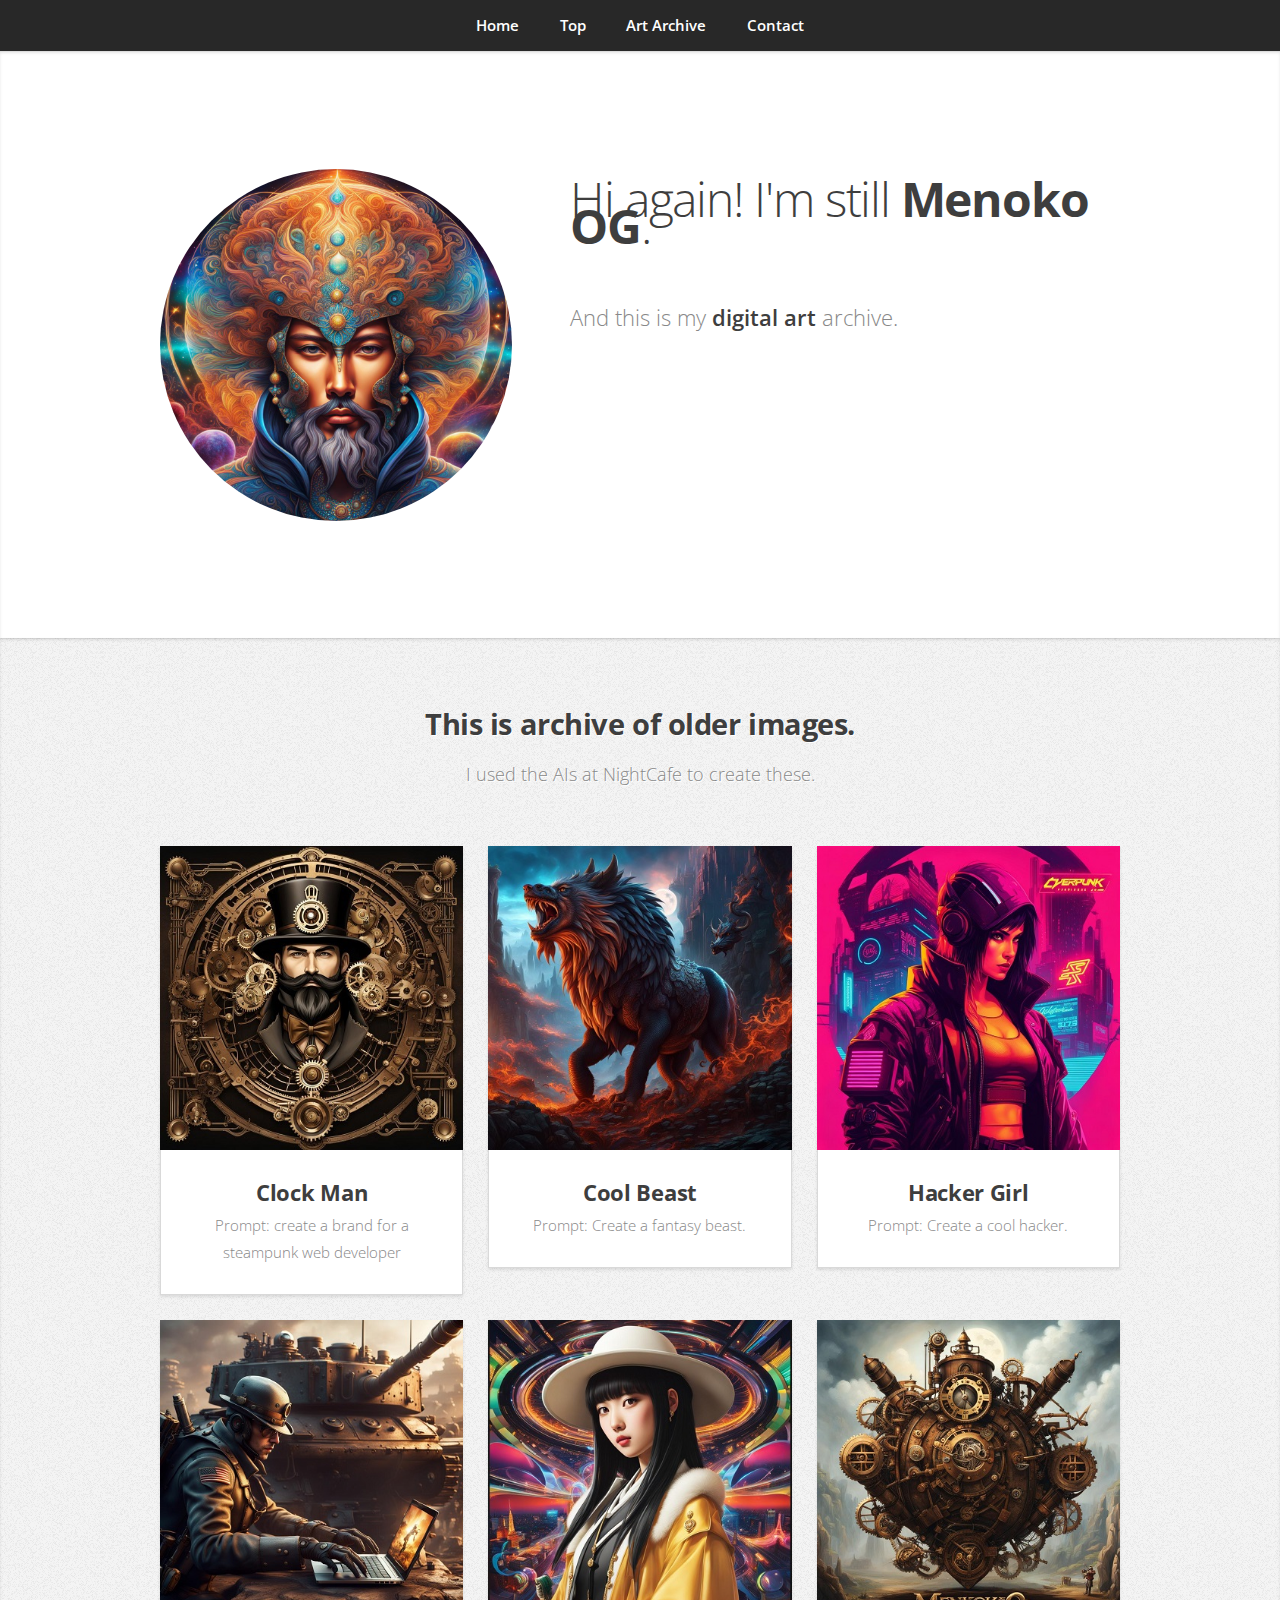
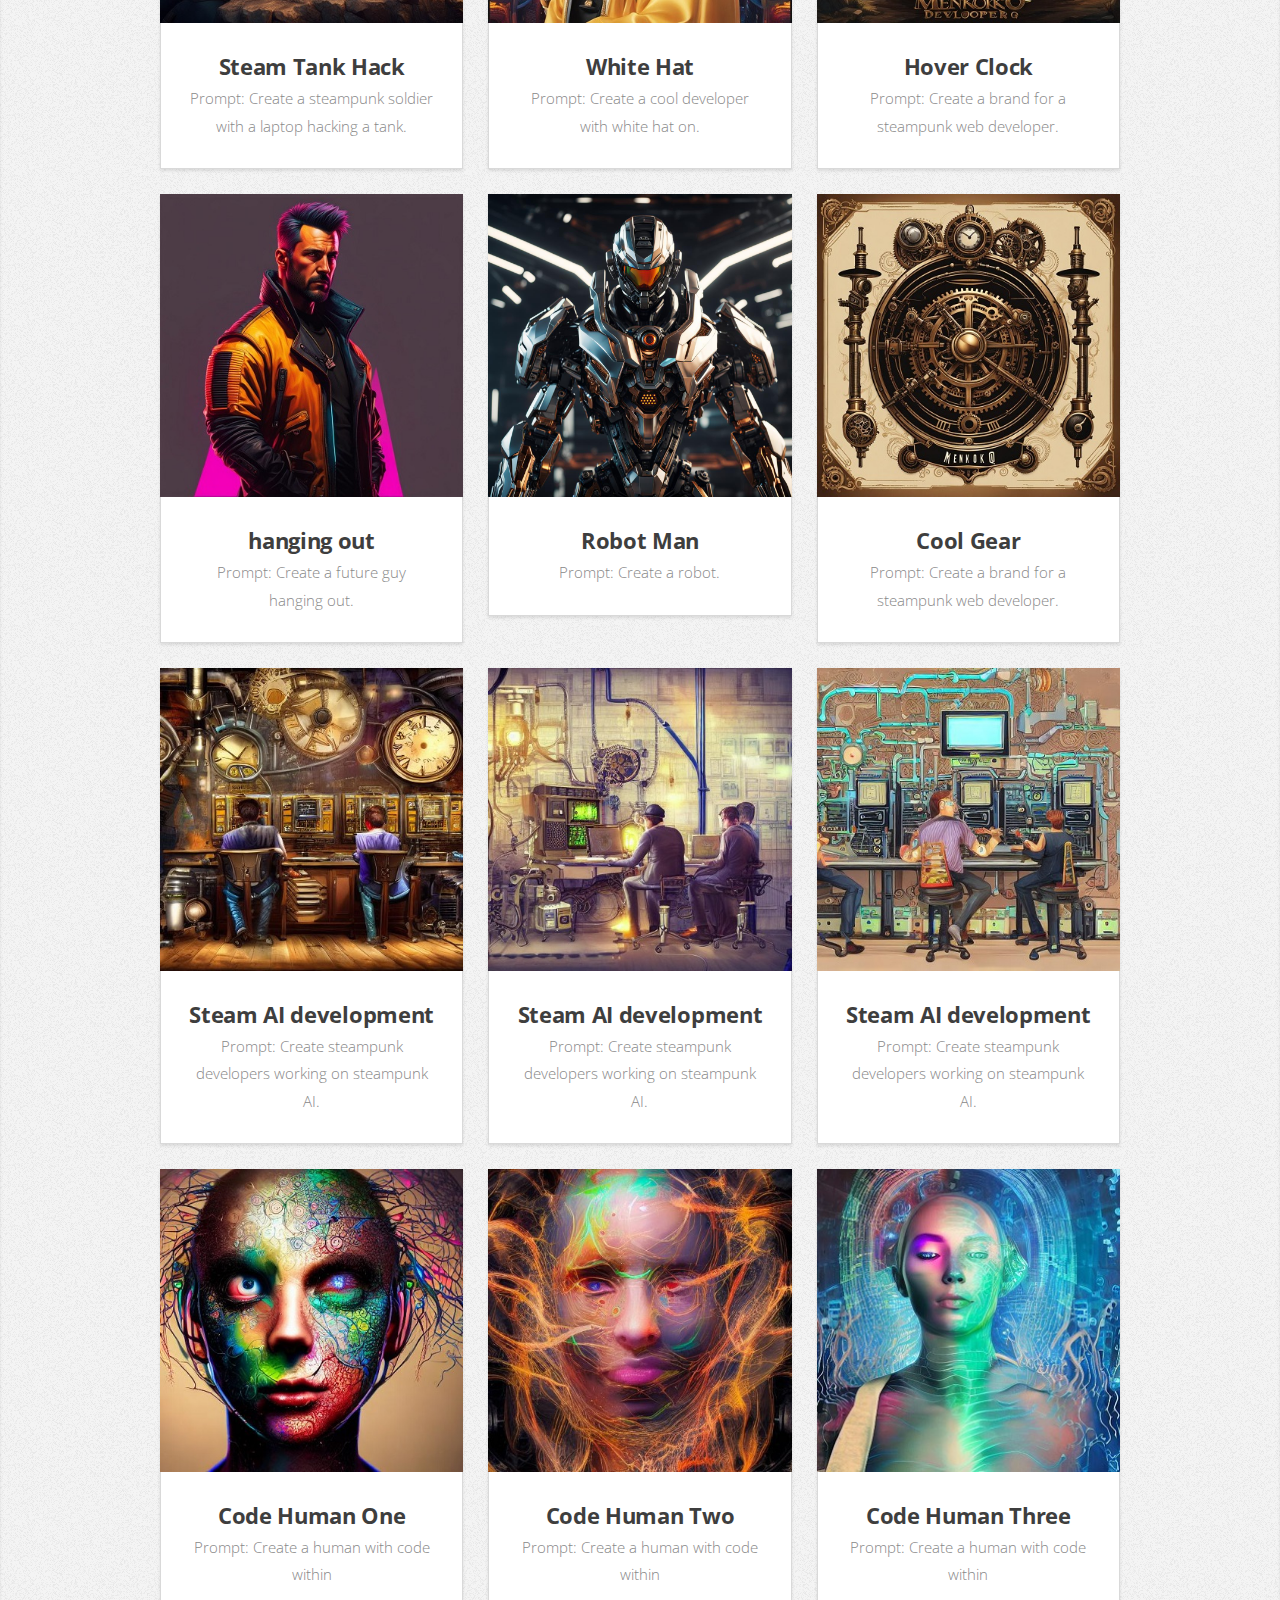
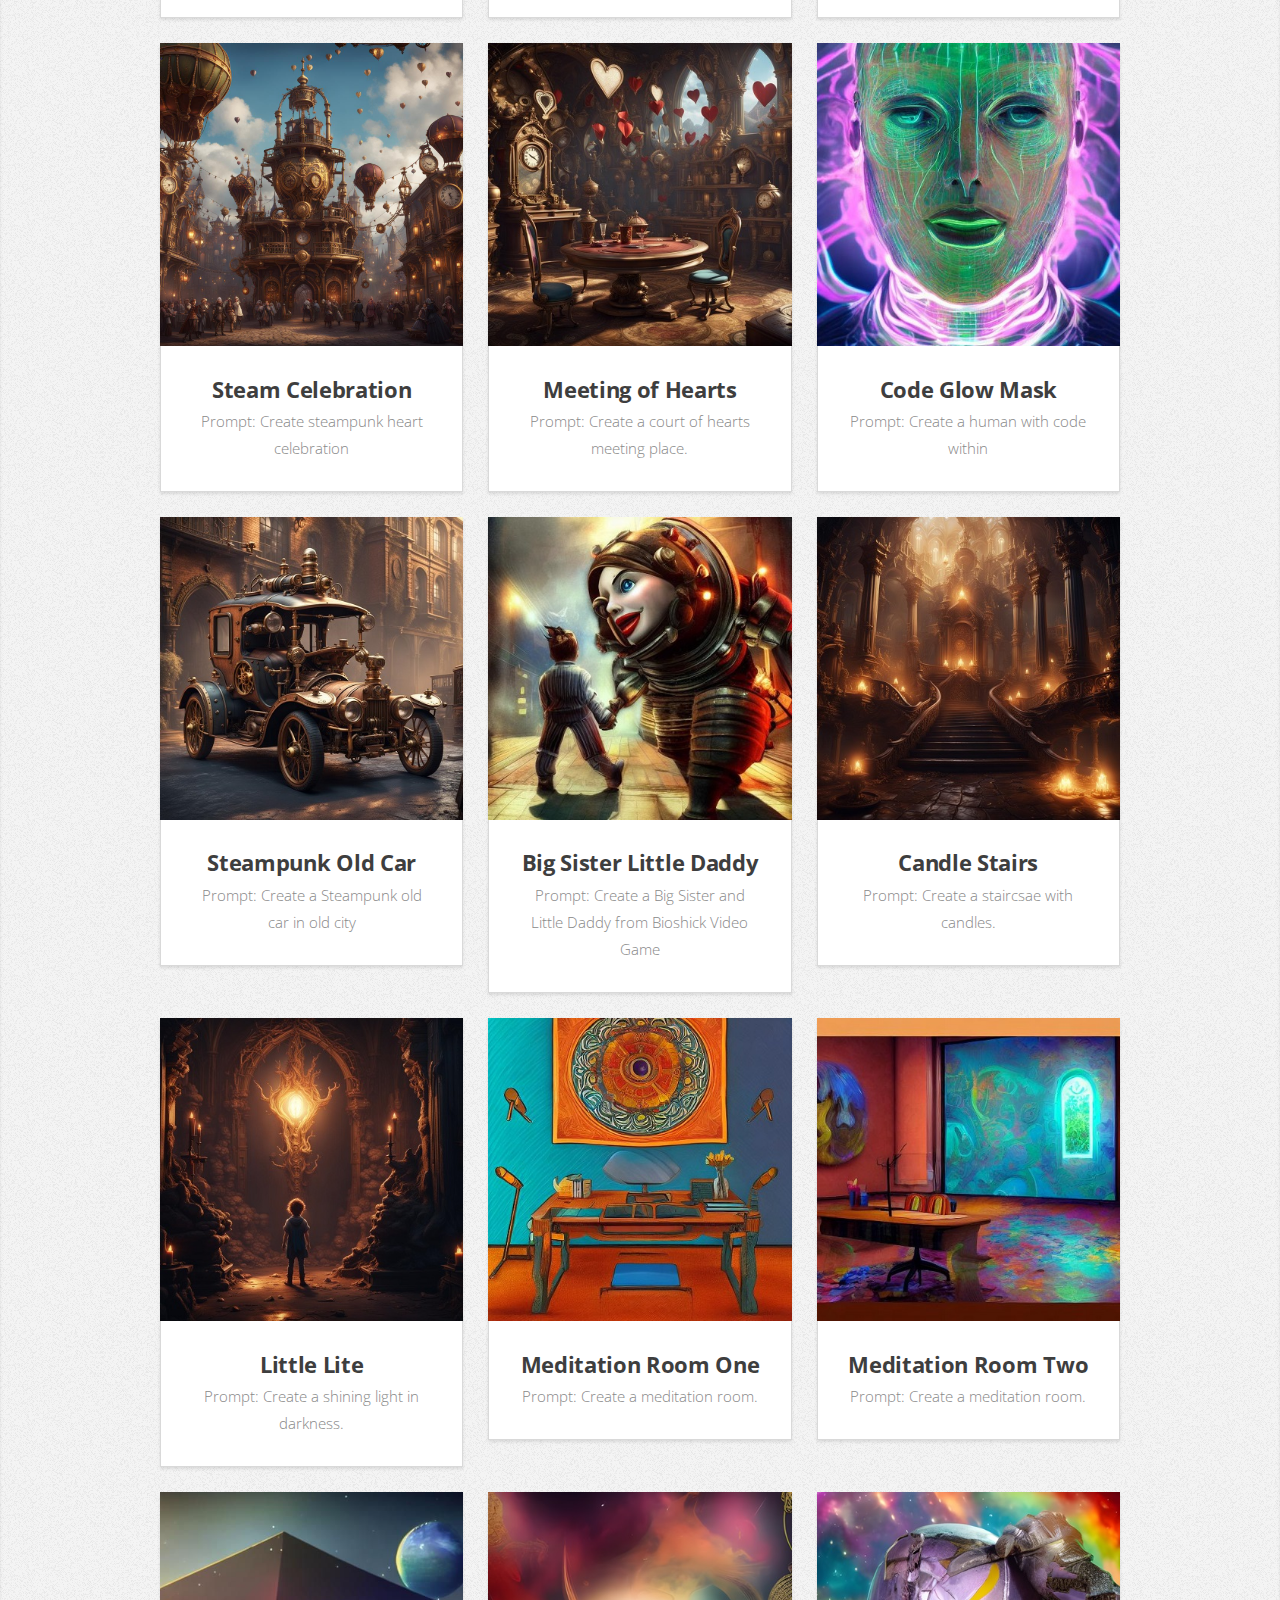
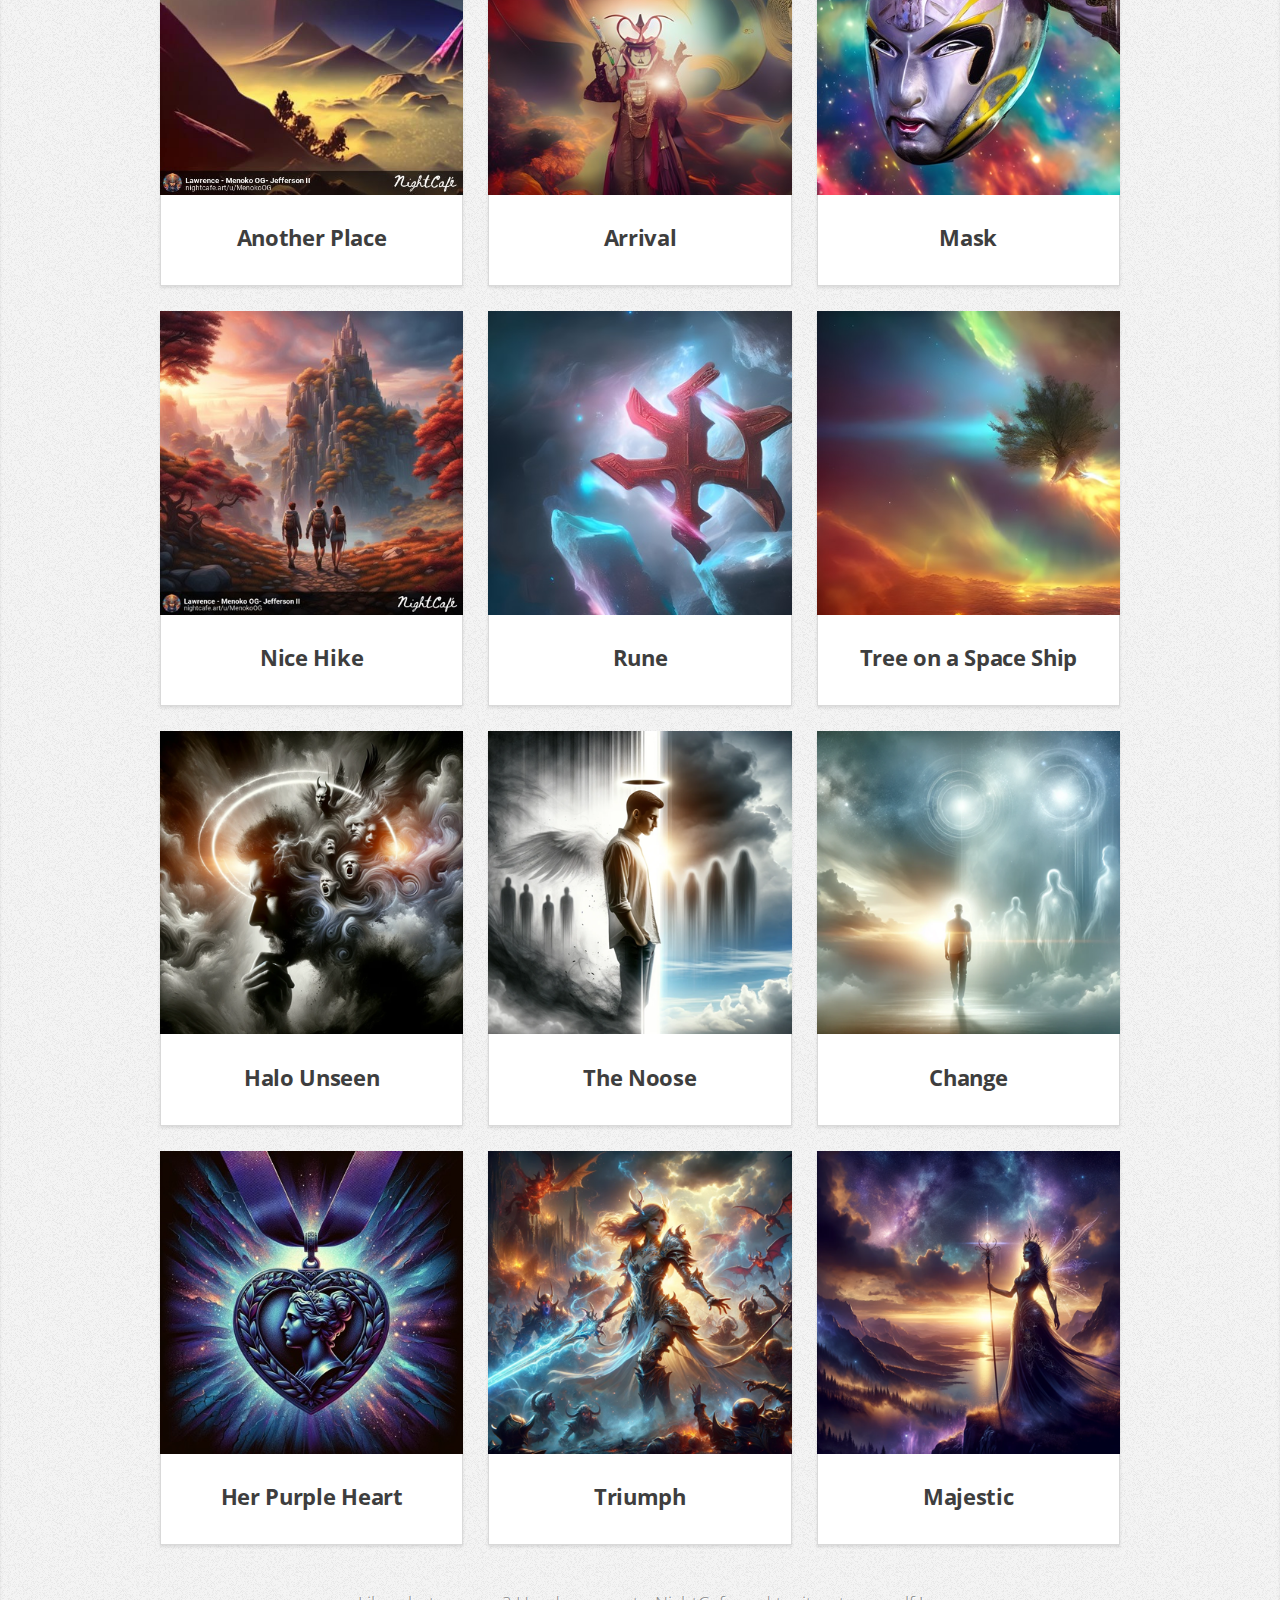
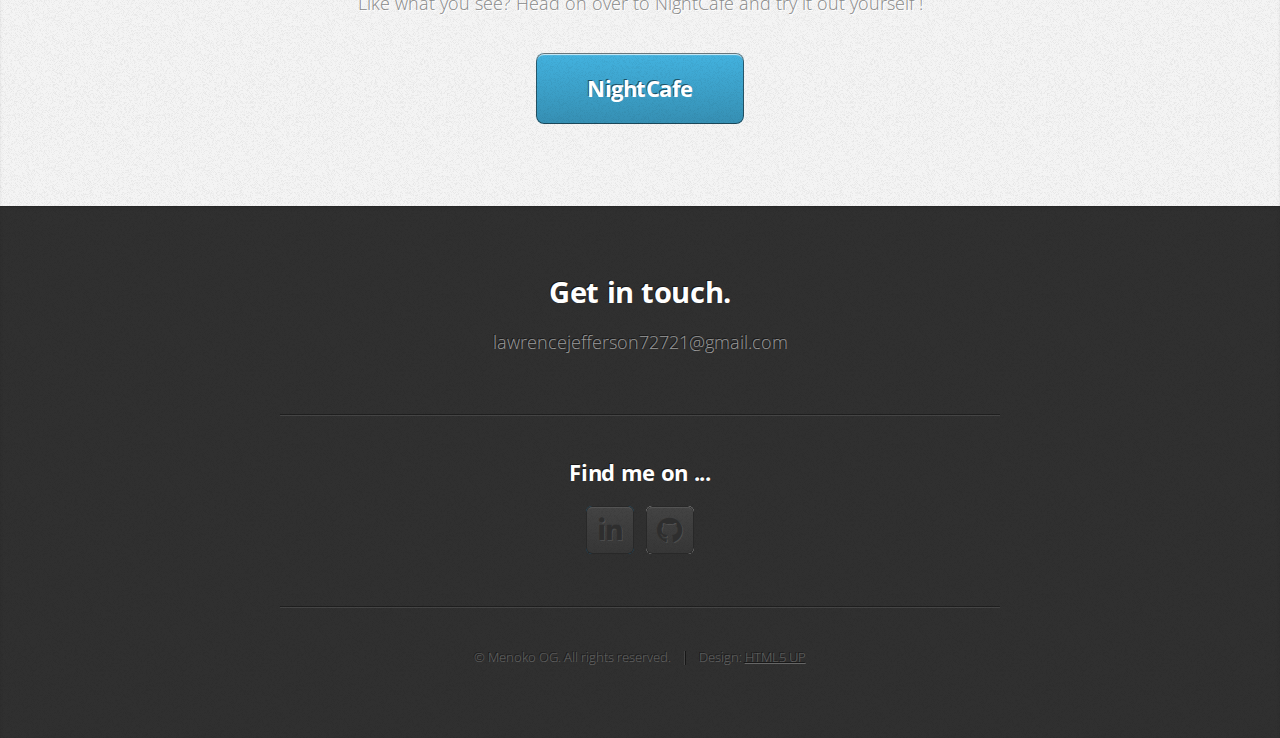
==== commit c97cbc13: "updates" ====
--- a/archive.html
+++ b/archive.html
@@ -261,6 +261,48 @@
 							<article class="box style2">
 								<a href="./images/added_feb9/treeonaspaceship.jpg" class="image featured"><img src="./images/added_feb9/treeonaspaceship.jpg" alt="Plant a tree on a space ship." /></a>
 								<h3><a href="./images/added_feb9/treeonaspaceship.jpg">Tree on a Space Ship</a></h3>
+								<!-- <p>Prompt: Plant a tree on a space ship.</p> -->
+							</article>							
+						</div>
+						<div class="col-4 col-6-medium col-12-small">
+							<article class="box style2">
+								<a href="./images/mar_10/Halo Unseen.png" class="image featured"><img src="./images/mar_10/Halo Unseen.png" alt="picture of a halo over man thinking" /></a>
+								<h3><a href="./images/mar_10/Halo Unseen.png">Halo Unseen</a></h3>
+								<!-- <p>Prompt: Create a view from planet in space</p> -->
+							</article>
+						</div>
+						<div class="col-4 col-6-medium col-12-small">
+							<article class="box style2">
+								<a href="./images//mar_10/the noose.png" class="image featured"><img src="./images//mar_10/the noose.png" alt="picture of a man thinking in world" /></a>
+								<h3><a href="./images//mar_10/the noose.png">The Noose</a></h3>
+								<!-- <p>Prompt: Create shogun in cosmos.</p> -->
+							</article>
+						</div>
+						<div class="col-4 col-6-medium col-12-small">
+							<article class="box style2">
+								<a href="./images/mar_10/Change.png" class="image featured"><img src="./images/mar_10/Change.png" alt="picture of a man thinking in world" /></a>
+								<h3><a href="./images/mar_10/Change.png">Change</a></h3>
+								<!-- <p>Prompt: Create a metal mask. </p> -->
+							</article>
+						</div>
+						<div class="col-4 col-6-medium col-12-small">
+							<article class="box style2">
+								<a href="./images/mar_10/her_purple_heart.jpg" class="image featured"><img src="./images/mar_10/her_purple_heart.jpg" alt="picture of a medal shaped like a heart with woman on it" /></a>
+								<h3><a href="./images/mar_10/her_purple_heart.jpg">Her Purple Heart</a></h3>
+								<!-- <p>Prompt: Man and Woman hiking with freind in fantasy place.</p> -->
+							</article>
+						</div>
+						<div class="col-4 col-6-medium col-12-small">
+							<article class="box style2">
+								<a href="./images/mar_10/Triumph.png" class="image featured"><img src="./images/mar_10/Triumph.png" alt="picture of woman in battle in triumph" /></a>
+								<h3><a href="./images/mar_10/Triumph.png">Triumph</a></h3>
+								<!-- <p>Prompt: A rune in cosmos.</p> -->
+							</article>
+						</div>
+						<div class="col-4 col-6-medium col-12-small">
+							<article class="box style2">
+								<a href="./images/mar_10/Majestic.png" class="image featured"><img src="./images/mar_10/Majestic.png" alt="a regal woman on top of hill overlooking valley" /></a>
+								<h3><a href="./images/mar_10/Majestic.png">Majestic</a></h3>
 								<!-- <p>Prompt: Plant a tree on a space ship.</p> -->
 							</article>							
 						</div>
--- a/assets/css/main.css
+++ b/assets/css/main.css
@@ -2442,4 +2442,4 @@
 						margin-top: 0;
 					}
 
-	}+	}
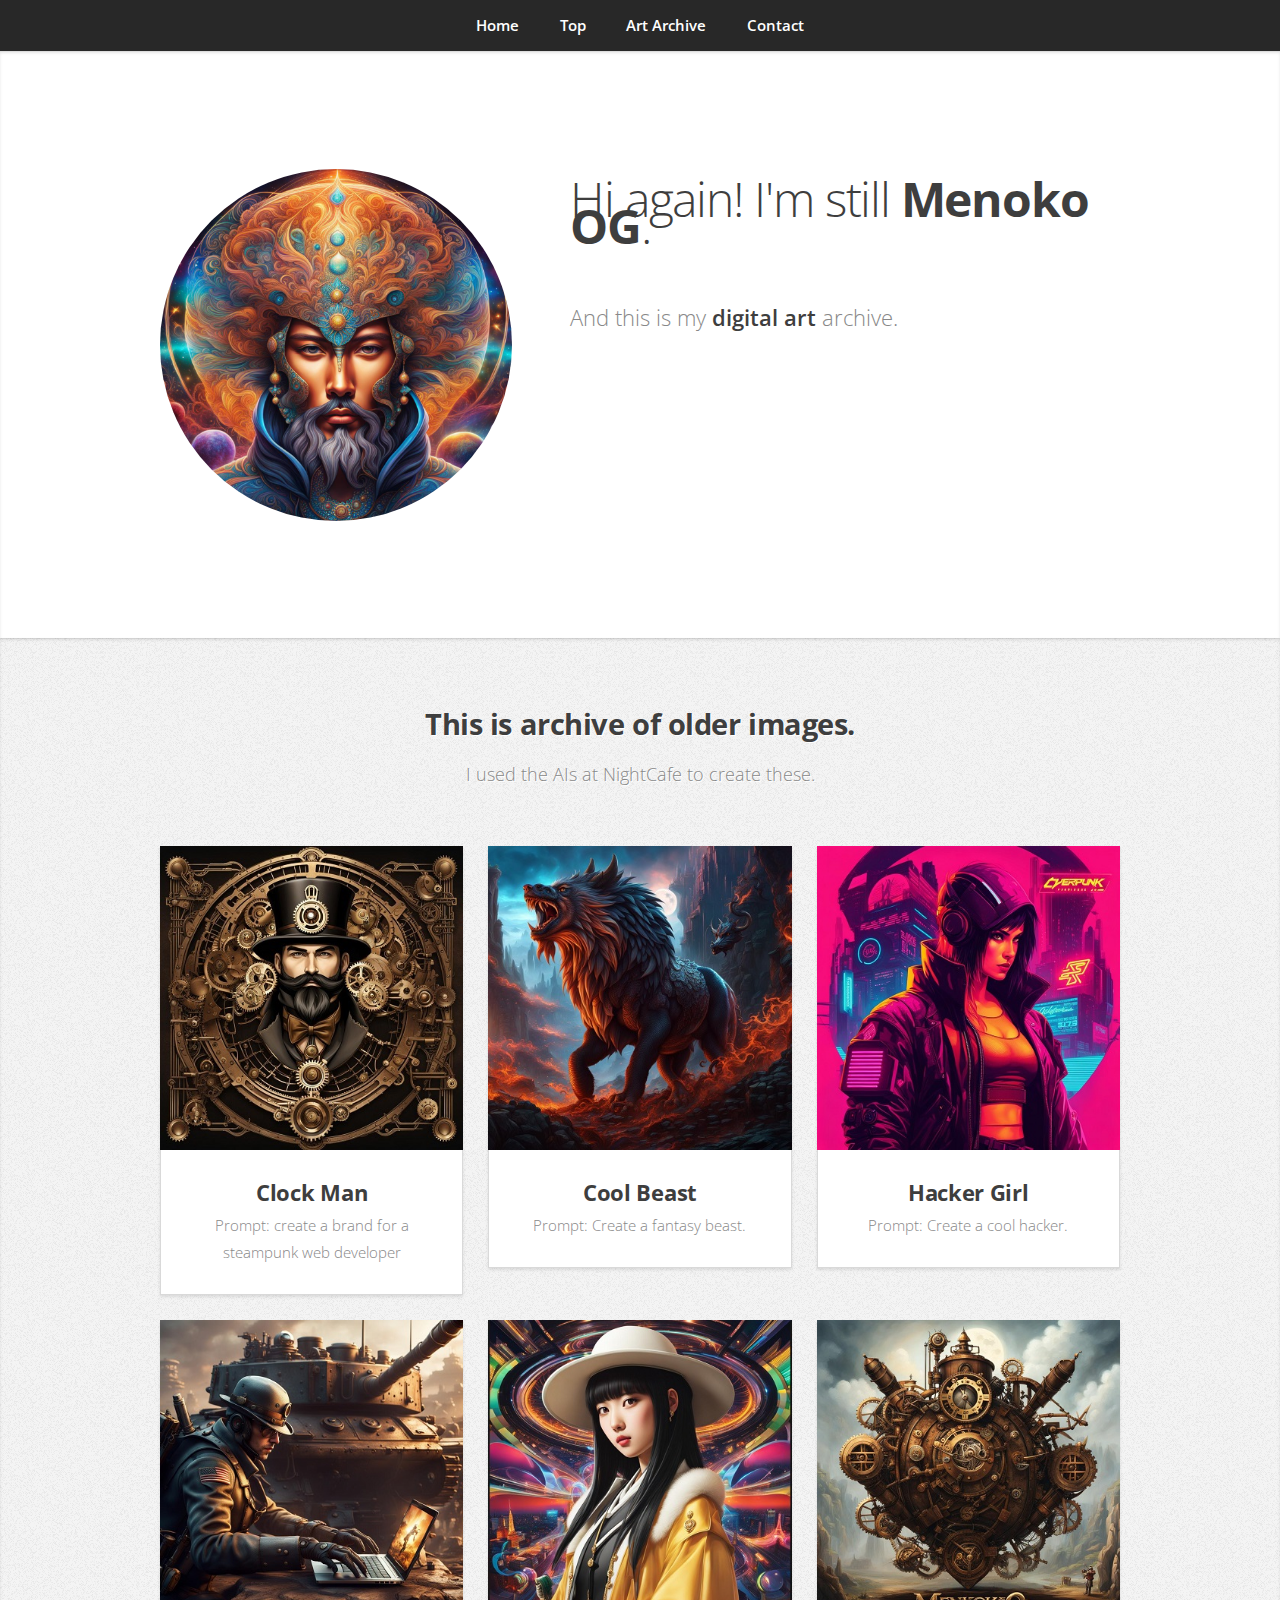
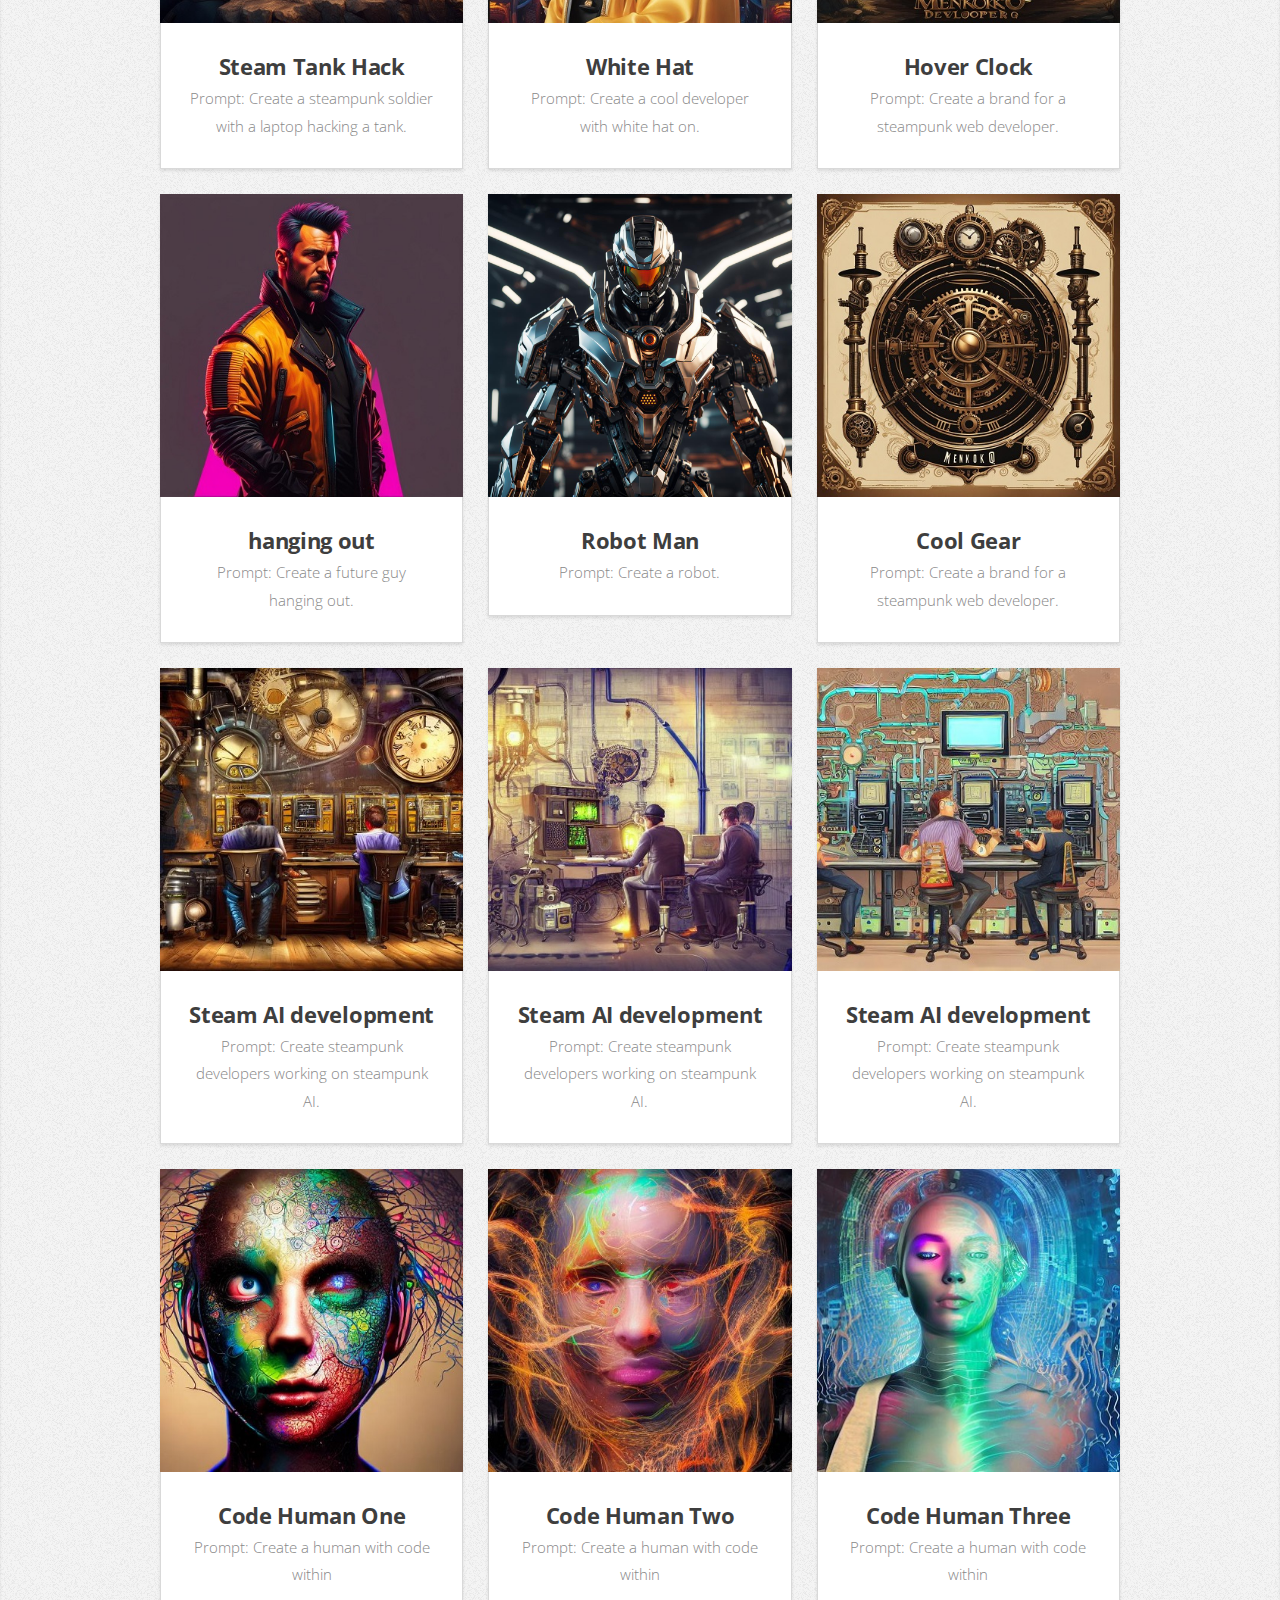
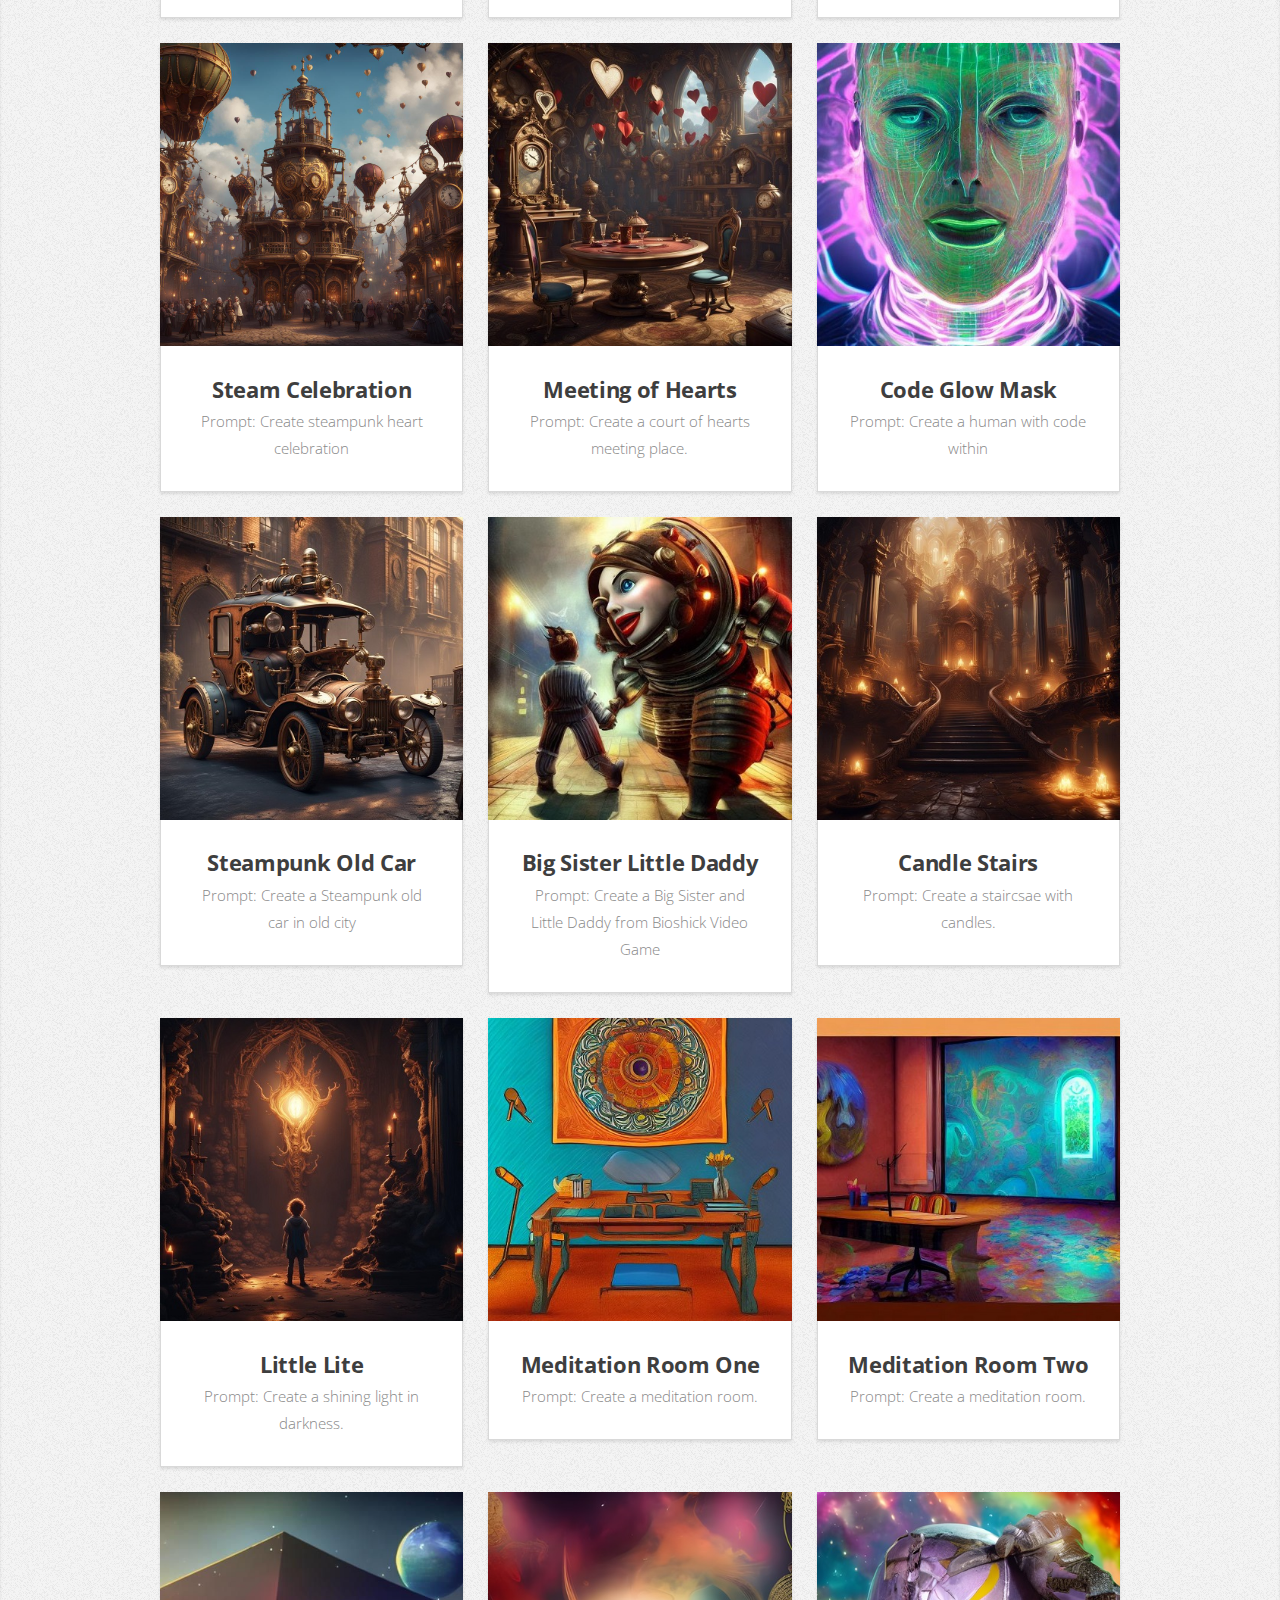
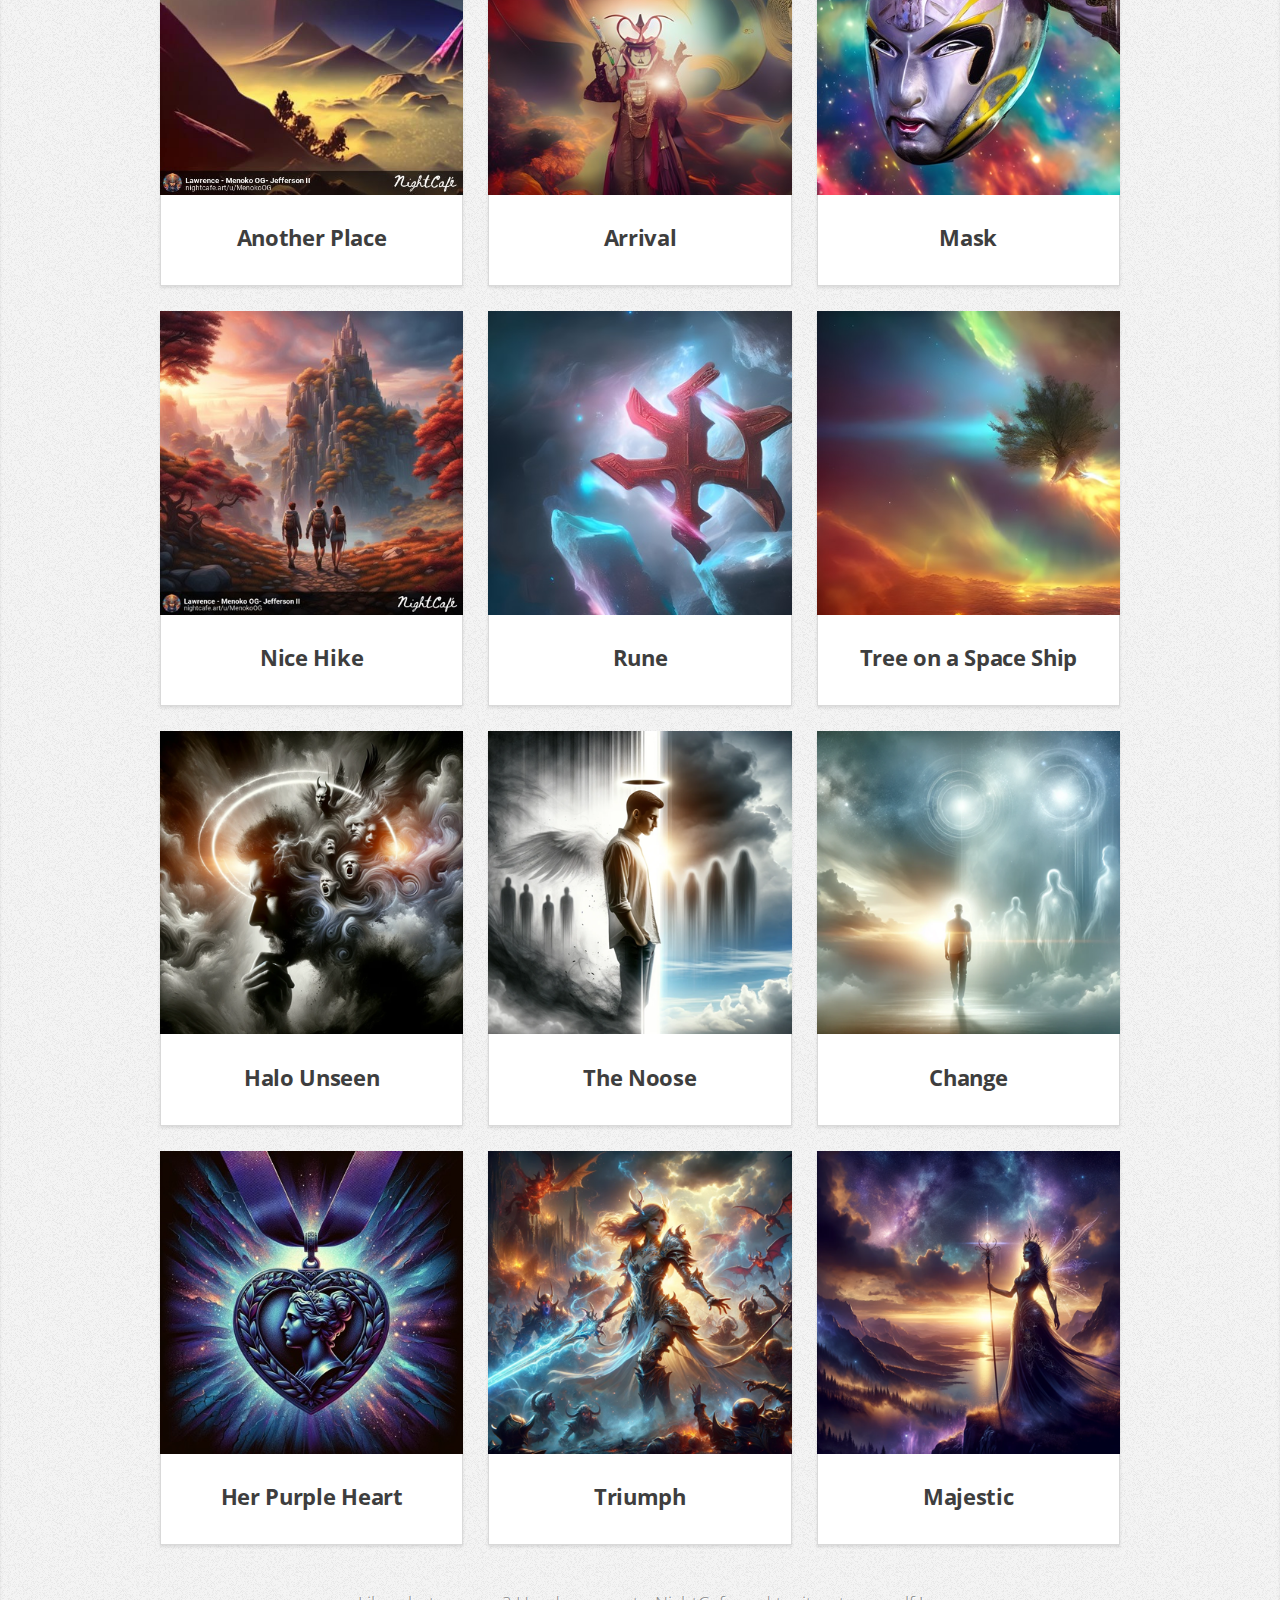
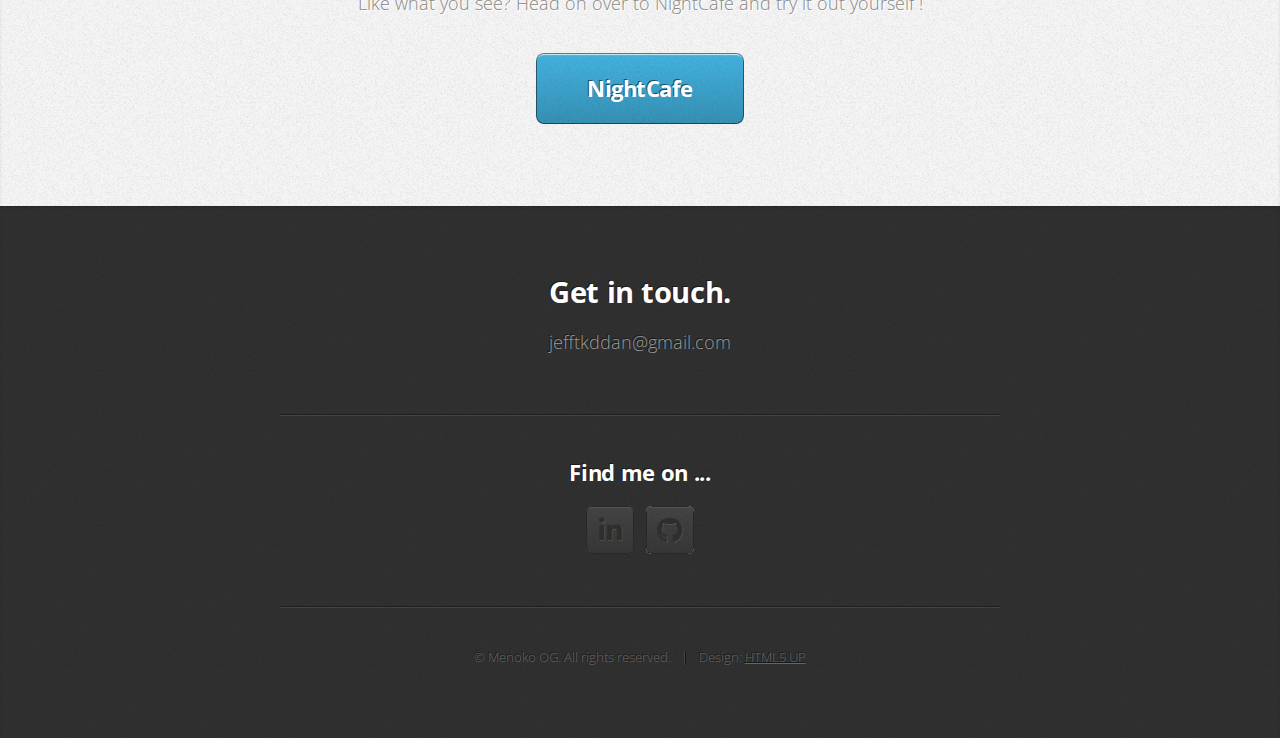
==== commit 5a77ab41: "updates: 3-29-24" ====
--- a/archive.html
+++ b/archive.html
@@ -322,7 +322,7 @@
 				<div class="container medium">
 					<header>
 						<h2>Get in touch.</h2>
-						<p>lawrencejefferson72721@gmail.com</p>
+						<p>jefftkddan@gmail.com</p>
 					</header>
 					<!-- <div class="row">
 						<div class="col-12">
--- a/assets/css/main.css
+++ b/assets/css/main.css
@@ -1635,6 +1635,10 @@
 		.image.fit {
 			display: block;
 			width: 100%;
+		}
+
+		#jeff-img {
+			width: 80%;
 		}
 
 		.image.featured {
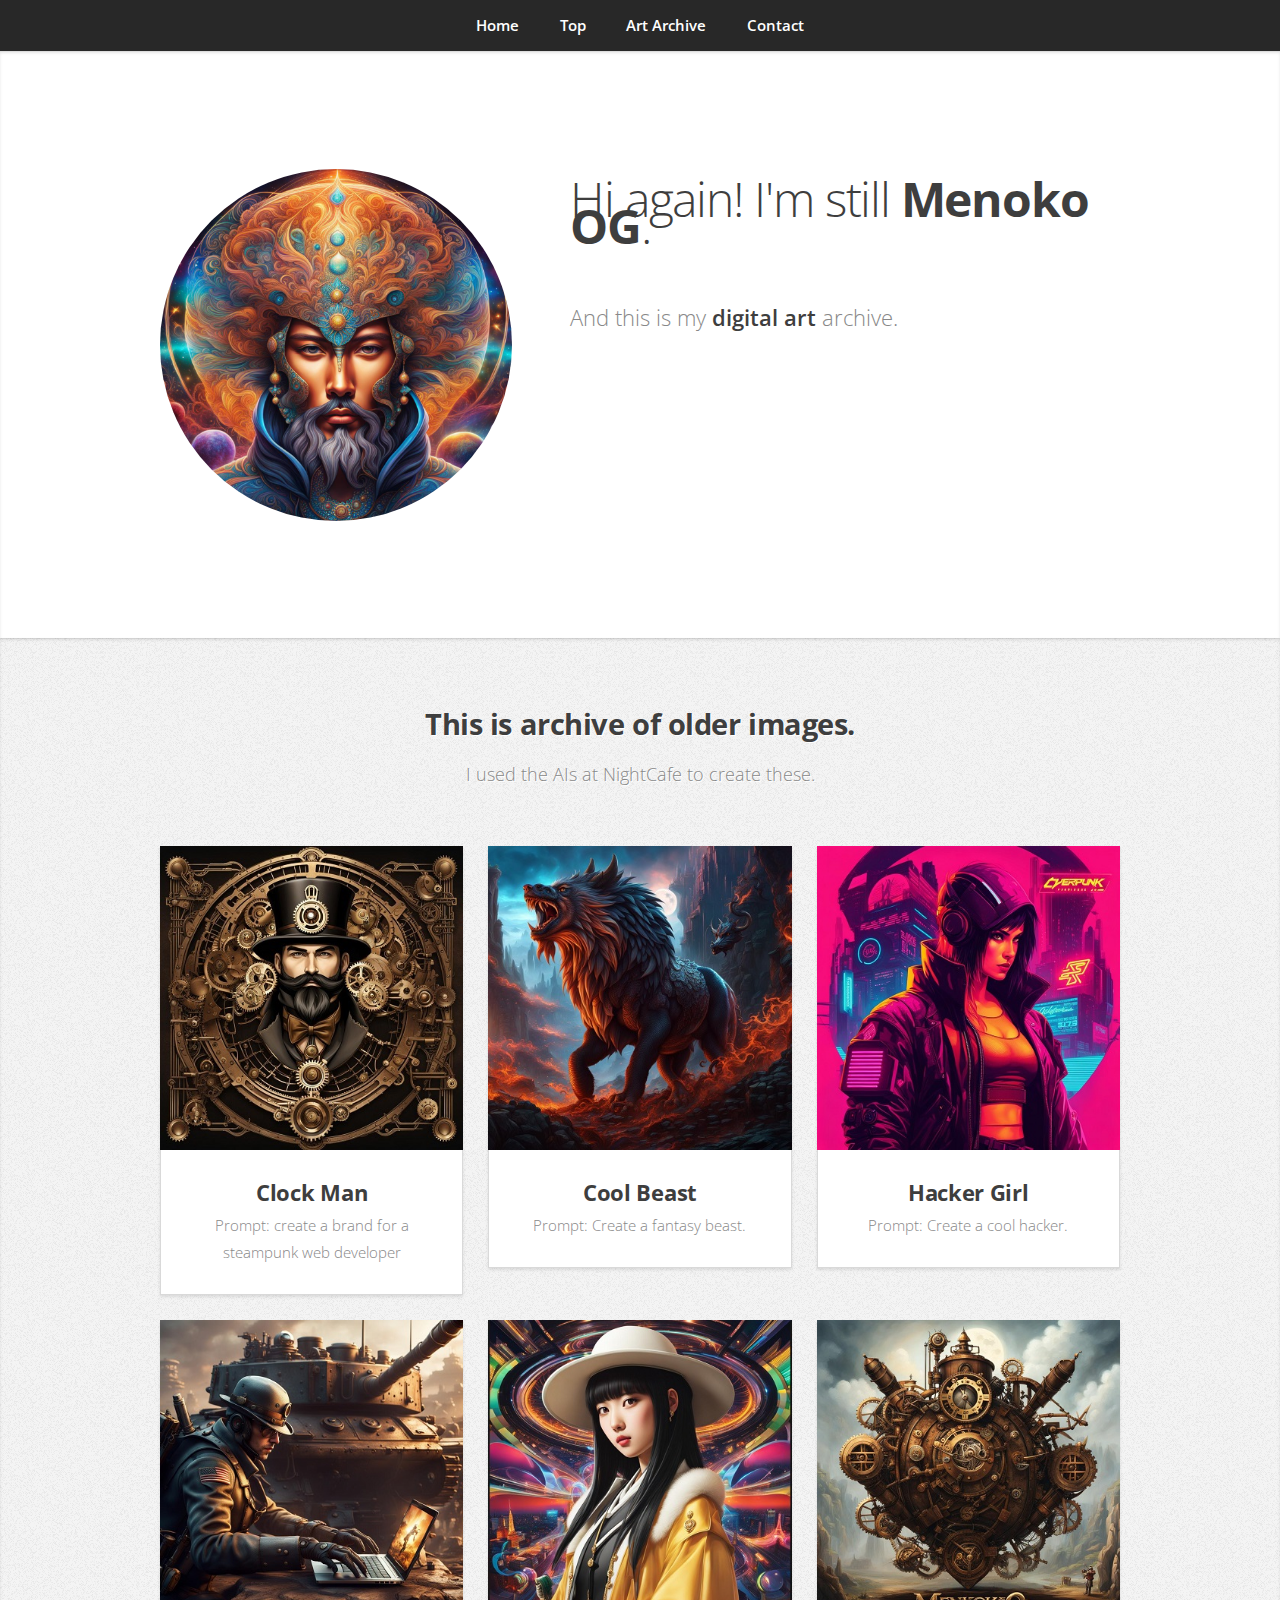
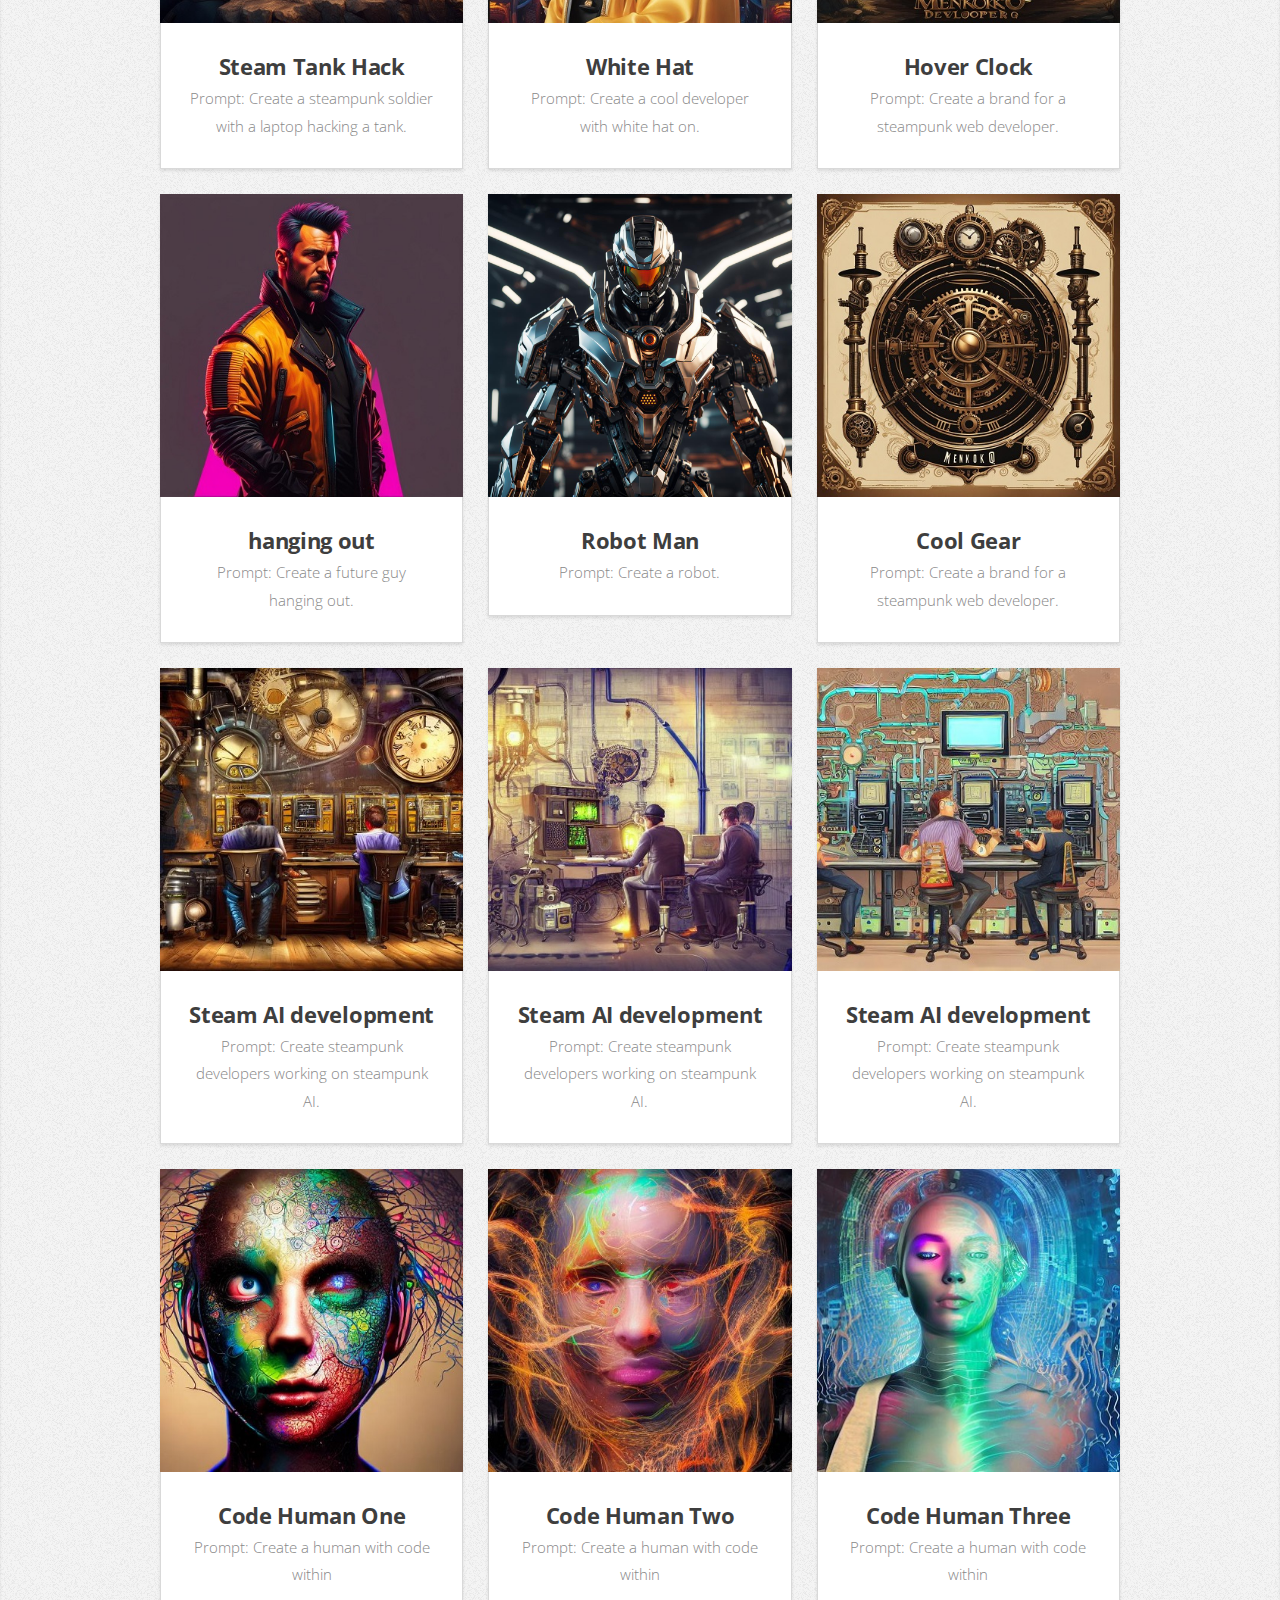
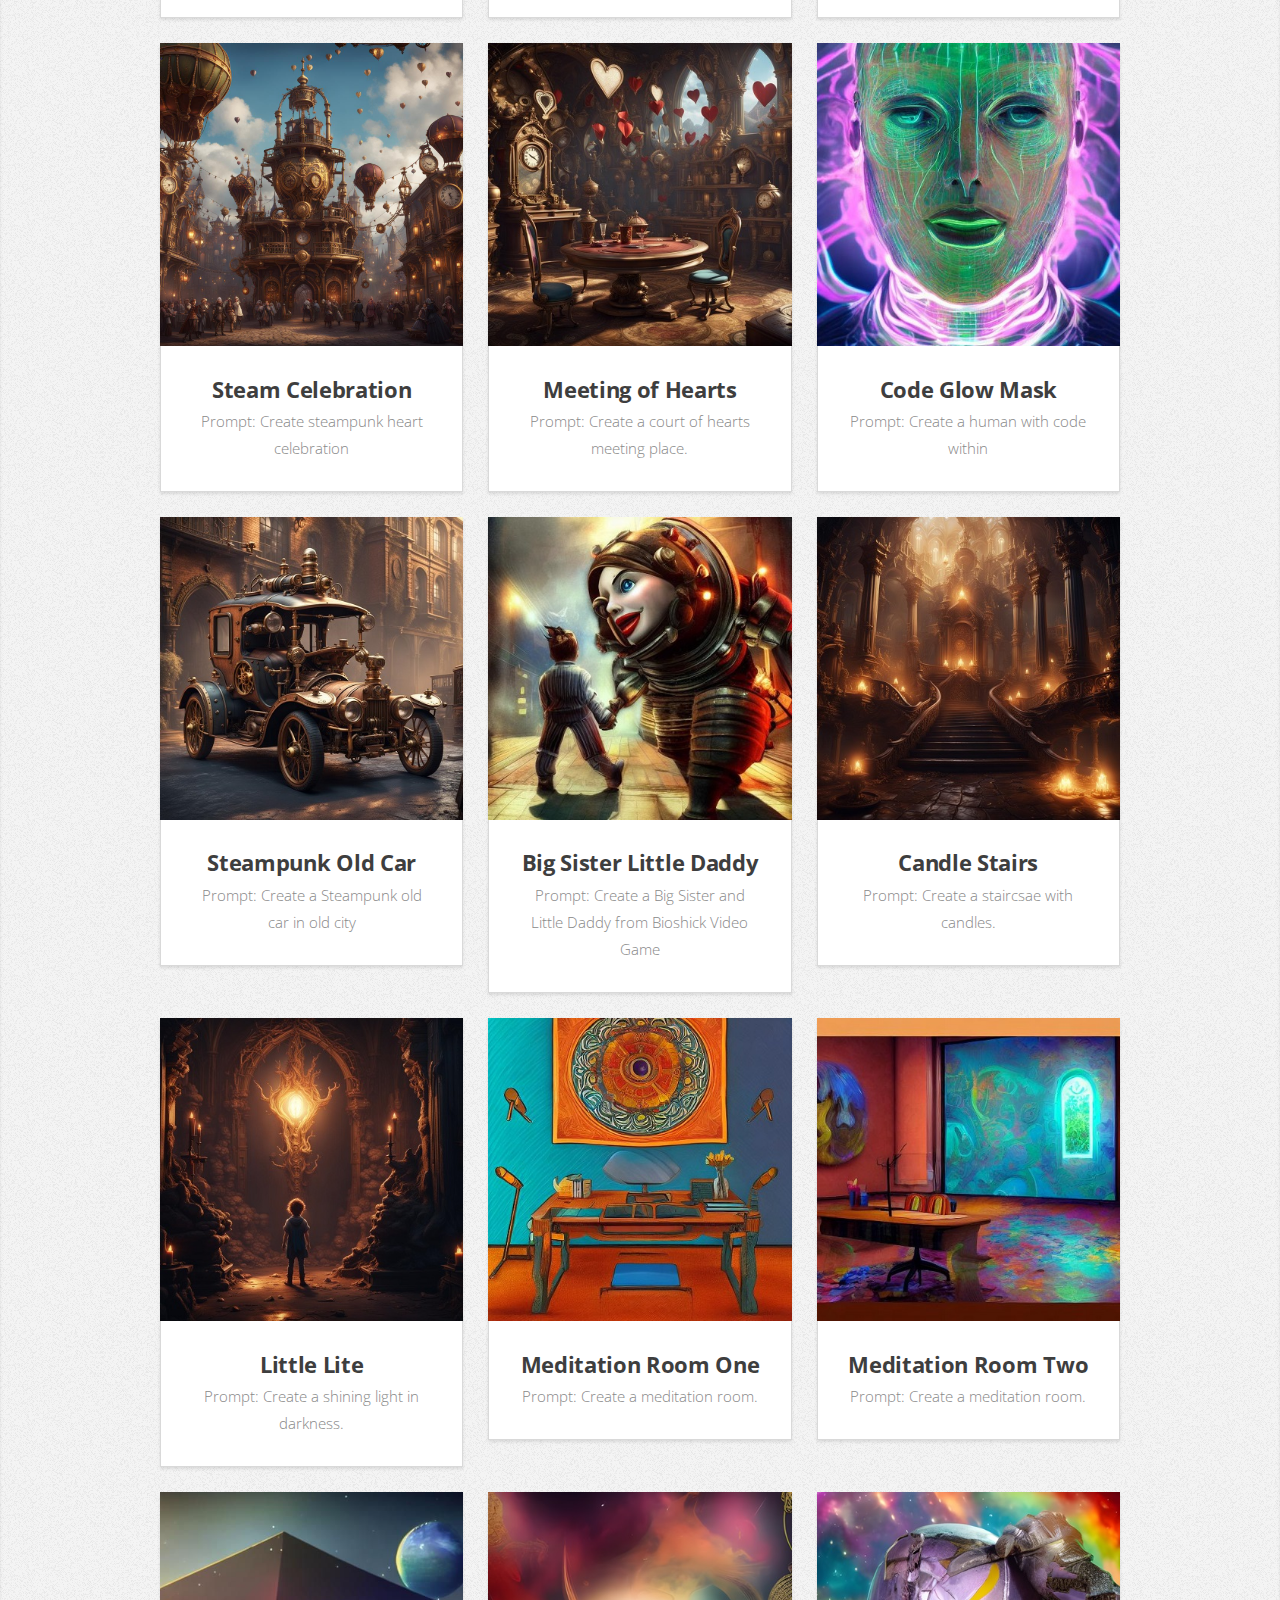
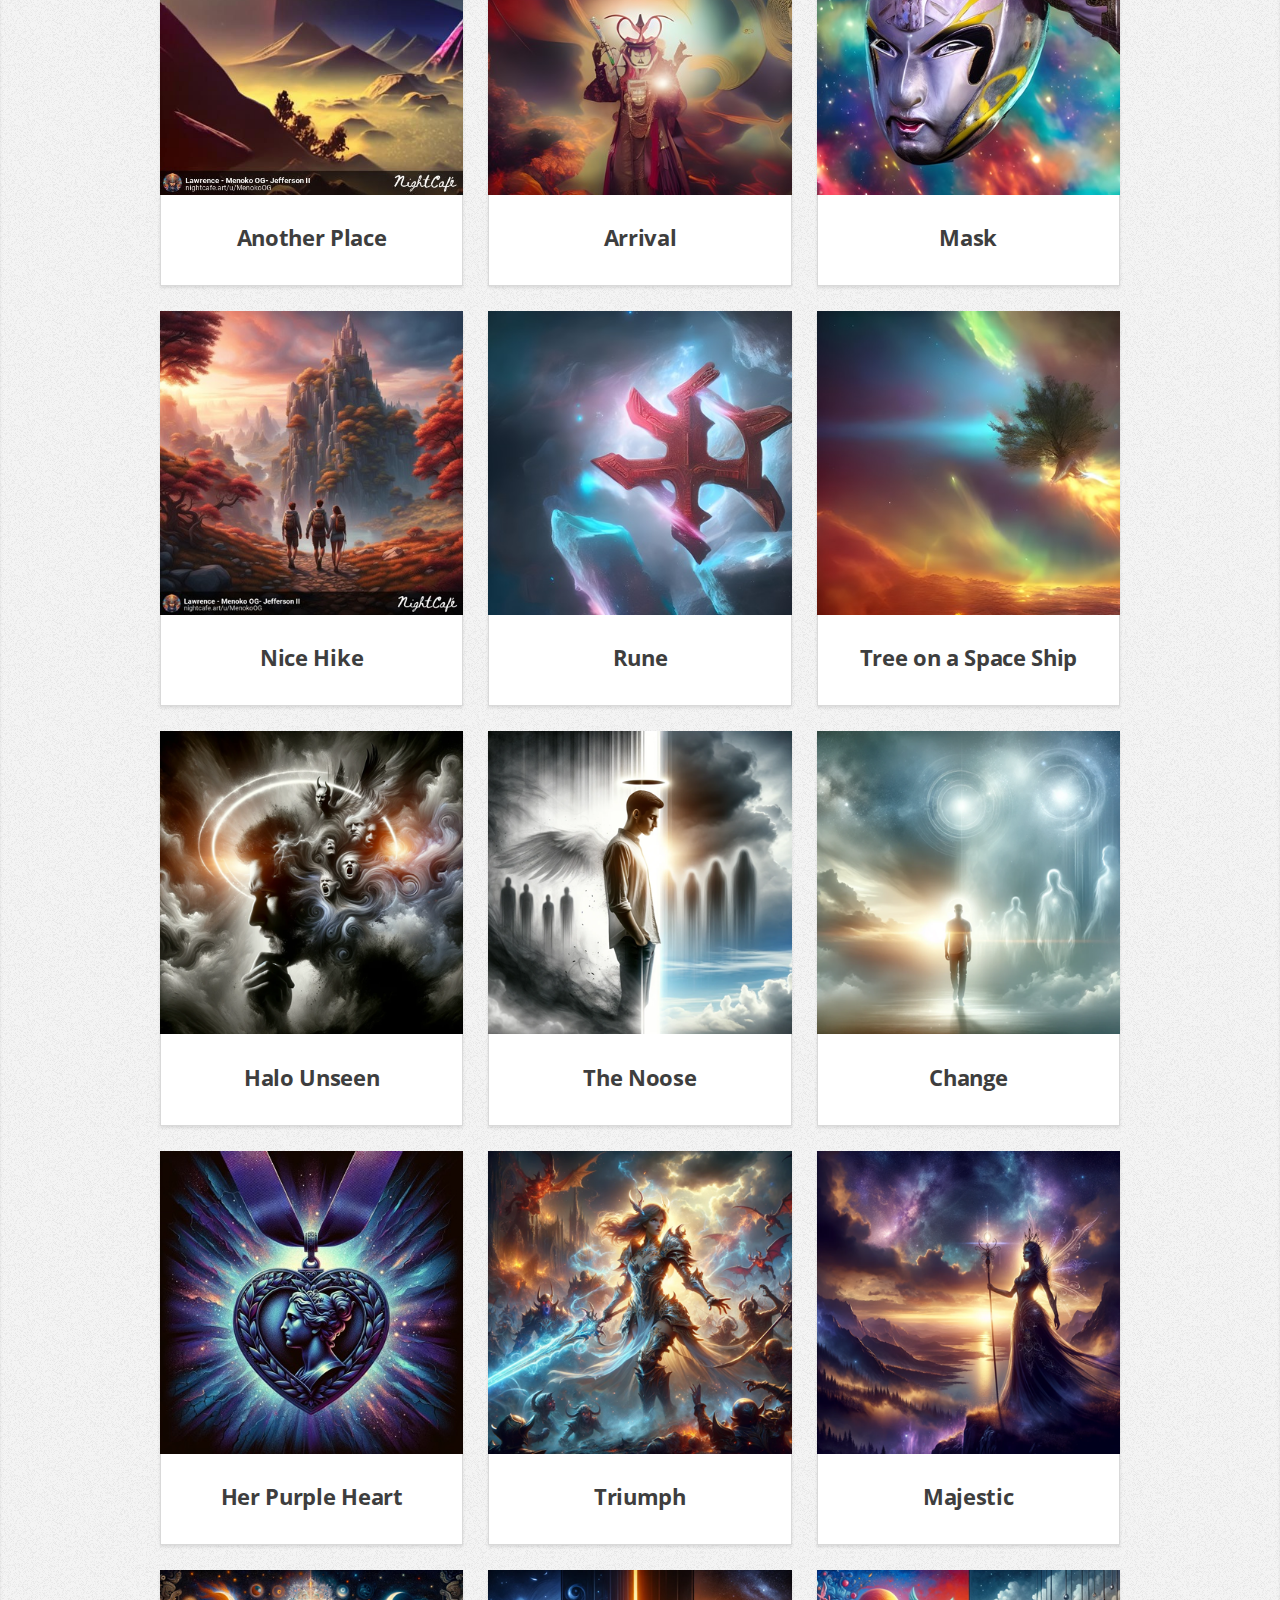
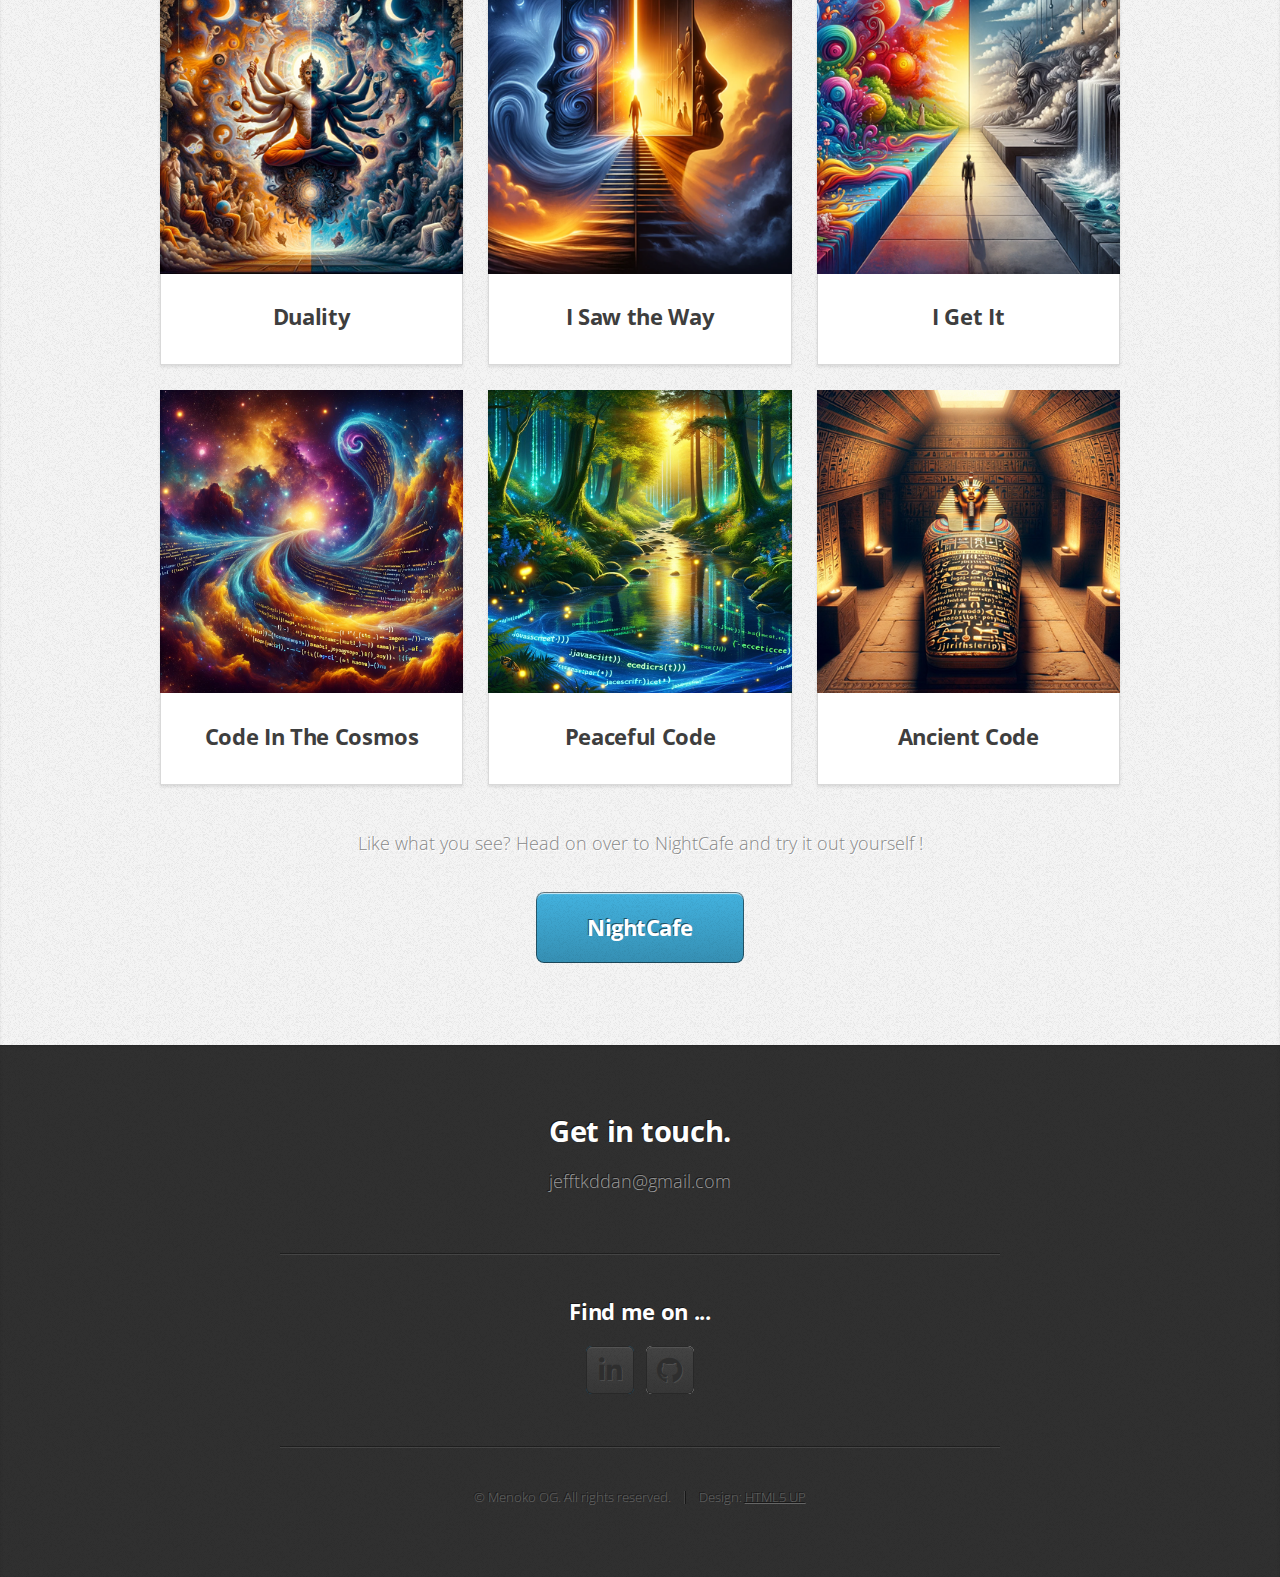
==== commit 0ed3115b: "updates: 4-9-24" ====
--- a/archive.html
+++ b/archive.html
@@ -303,6 +303,48 @@
 							<article class="box style2">
 								<a href="./images/mar_10/Majestic.png" class="image featured"><img src="./images/mar_10/Majestic.png" alt="a regal woman on top of hill overlooking valley" /></a>
 								<h3><a href="./images/mar_10/Majestic.png">Majestic</a></h3>
+								<!-- <p>Prompt: Plant a tree on a space ship.</p> -->
+							</article>							
+						</div>
+						<div class="col-4 col-6-medium col-12-small">
+							<article class="box style2">
+								<a href="./images/3-25-24/duality.png" class="image featured"><img src="./images/3-25-24/duality.png" alt="picture of hindi duality image" /></a>
+								<h3><a href="./images/3-25-24/duality.png">Duality</a></h3>
+								<!-- <p>Prompt: Create a view from planet in space</p> -->
+							</article>
+						</div>
+						<div class="col-4 col-6-medium col-12-small">
+							<article class="box style2">
+								<a href="./images/3-25-24/i_saw_close_eyes.png" class="image featured"><img src="./images/3-25-24/i_saw_close_eyes.png" alt="picture of a man and women dual" /></a>
+								<h3><a href="./images/3-25-24/i_saw_close_eyes.png">I Saw the Way</a></h3>
+								<!-- <p>Prompt: Create shogun in cosmos.</p> -->
+							</article>
+						</div>
+						<div class="col-4 col-6-medium col-12-small">
+							<article class="box style2">
+								<a href="./images/3-25-24/i_get_it.png" class="image featured"><img src="./images/3-25-24/i_get_it.png" alt="picture of a man thinking in world" /></a>
+								<h3><a href="./images/3-25-24/i_get_it.png">I Get It</a></h3>
+								<!-- <p>Prompt: Create a metal mask. </p> -->
+							</article>
+						</div>
+						<div class="col-4 col-6-medium col-12-small">
+							<article class="box style2">
+								<a href="./images/code_dev/code_in_the_cosmos.png" class="image featured"><img src="./images/code_dev/code_in_the_cosmos.png" alt="picture of a code in space" /></a>
+								<h3><a href="./images/code_dev/code_in_the_cosmos.png">Code In The Cosmos</a></h3>
+								<!-- <p>Prompt: Man and Woman hiking with freind in fantasy place.</p> -->
+							</article>
+						</div>
+						<div class="col-4 col-6-medium col-12-small">
+							<article class="box style2">
+								<a href="./images/code_dev/peaceful_code.png" class="image featured"><img src="./images/code_dev/peaceful_code.png" alt="picture of a tranquil spot with code in water" /></a>
+								<h3><a href="./images/code_dev/peaceful_code.png">Peaceful Code</a></h3>
+								<!-- <p>Prompt: A rune in cosmos.</p> -->
+							</article>
+						</div>
+						<div class="col-4 col-6-medium col-12-small">
+							<article class="box style2">
+								<a href="./images//code_dev/acient_code.png" class="image featured"><img src="./images//code_dev/acient_code.png" alt="egyptian tomb with code on it" /></a>
+								<h3><a href="./images//code_dev/acient_code.png">Ancient Code</a></h3>
 								<!-- <p>Prompt: Plant a tree on a space ship.</p> -->
 							</article>							
 						</div>
